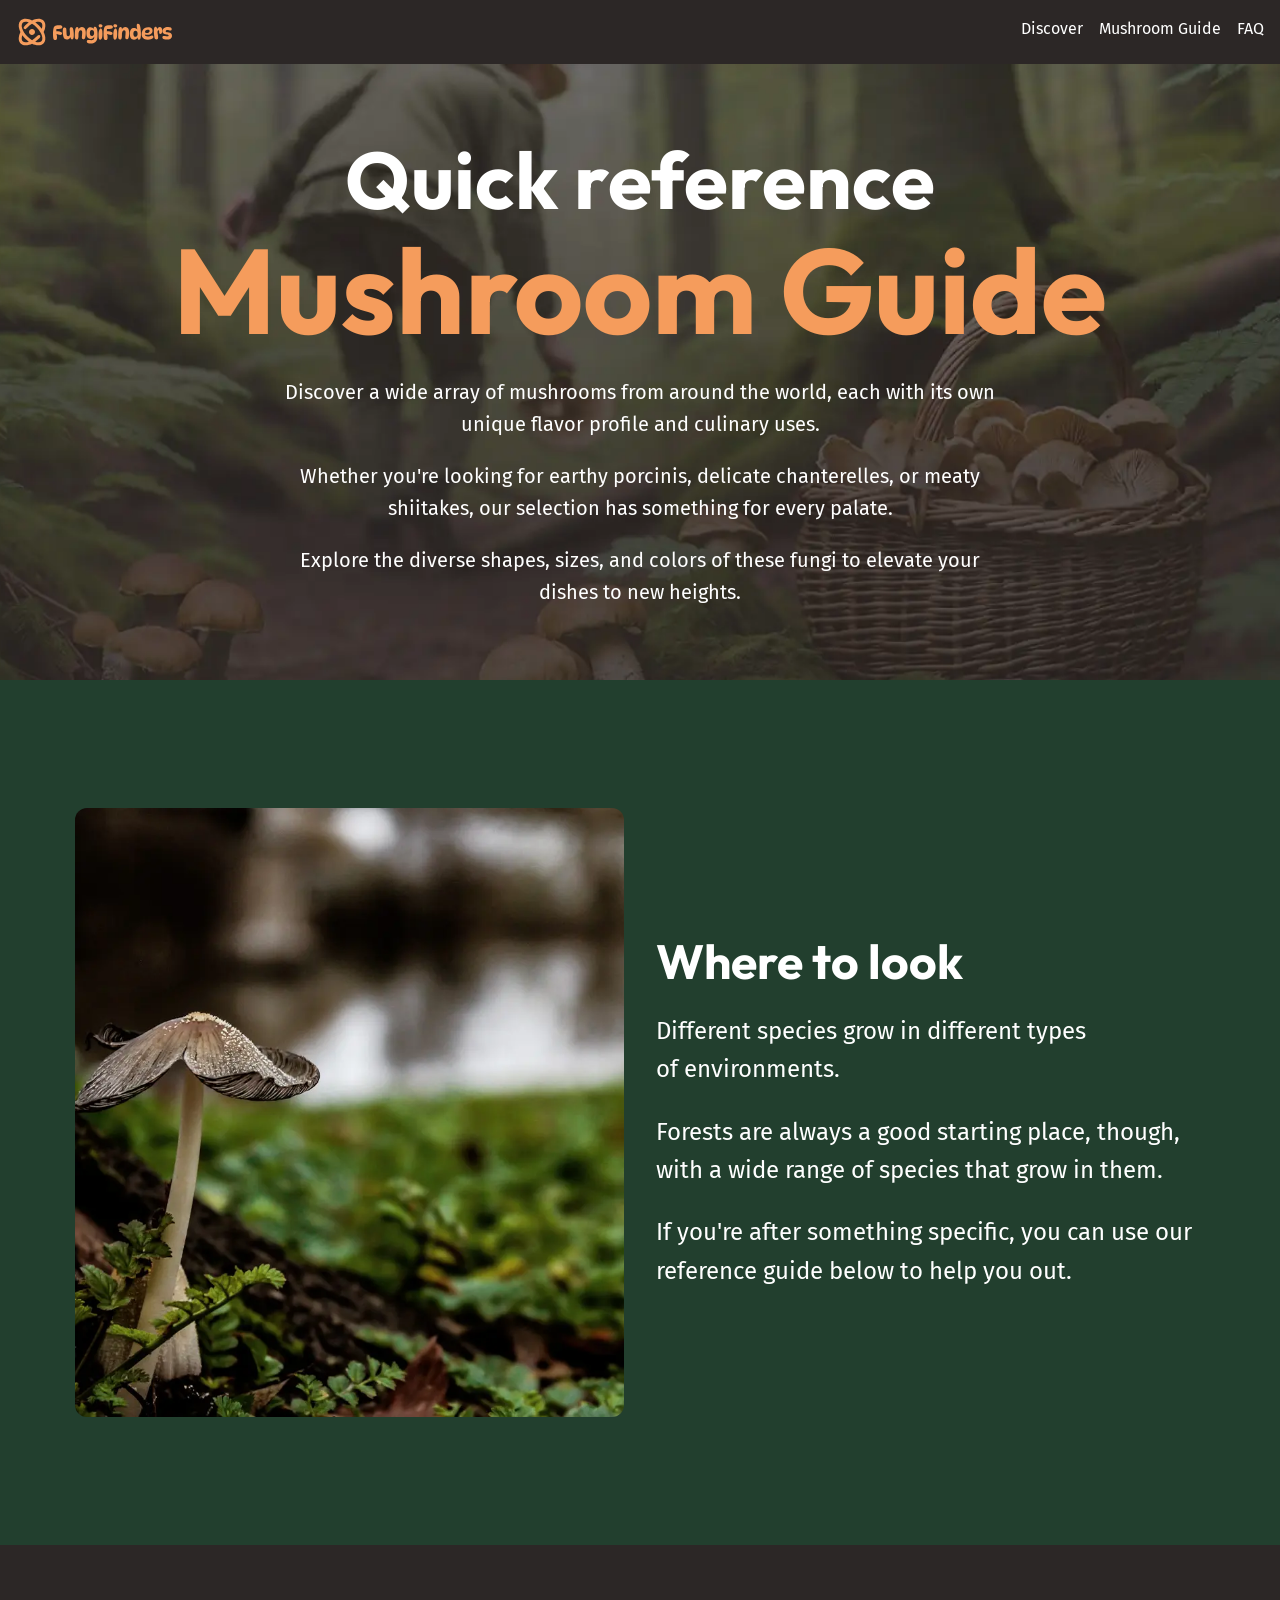
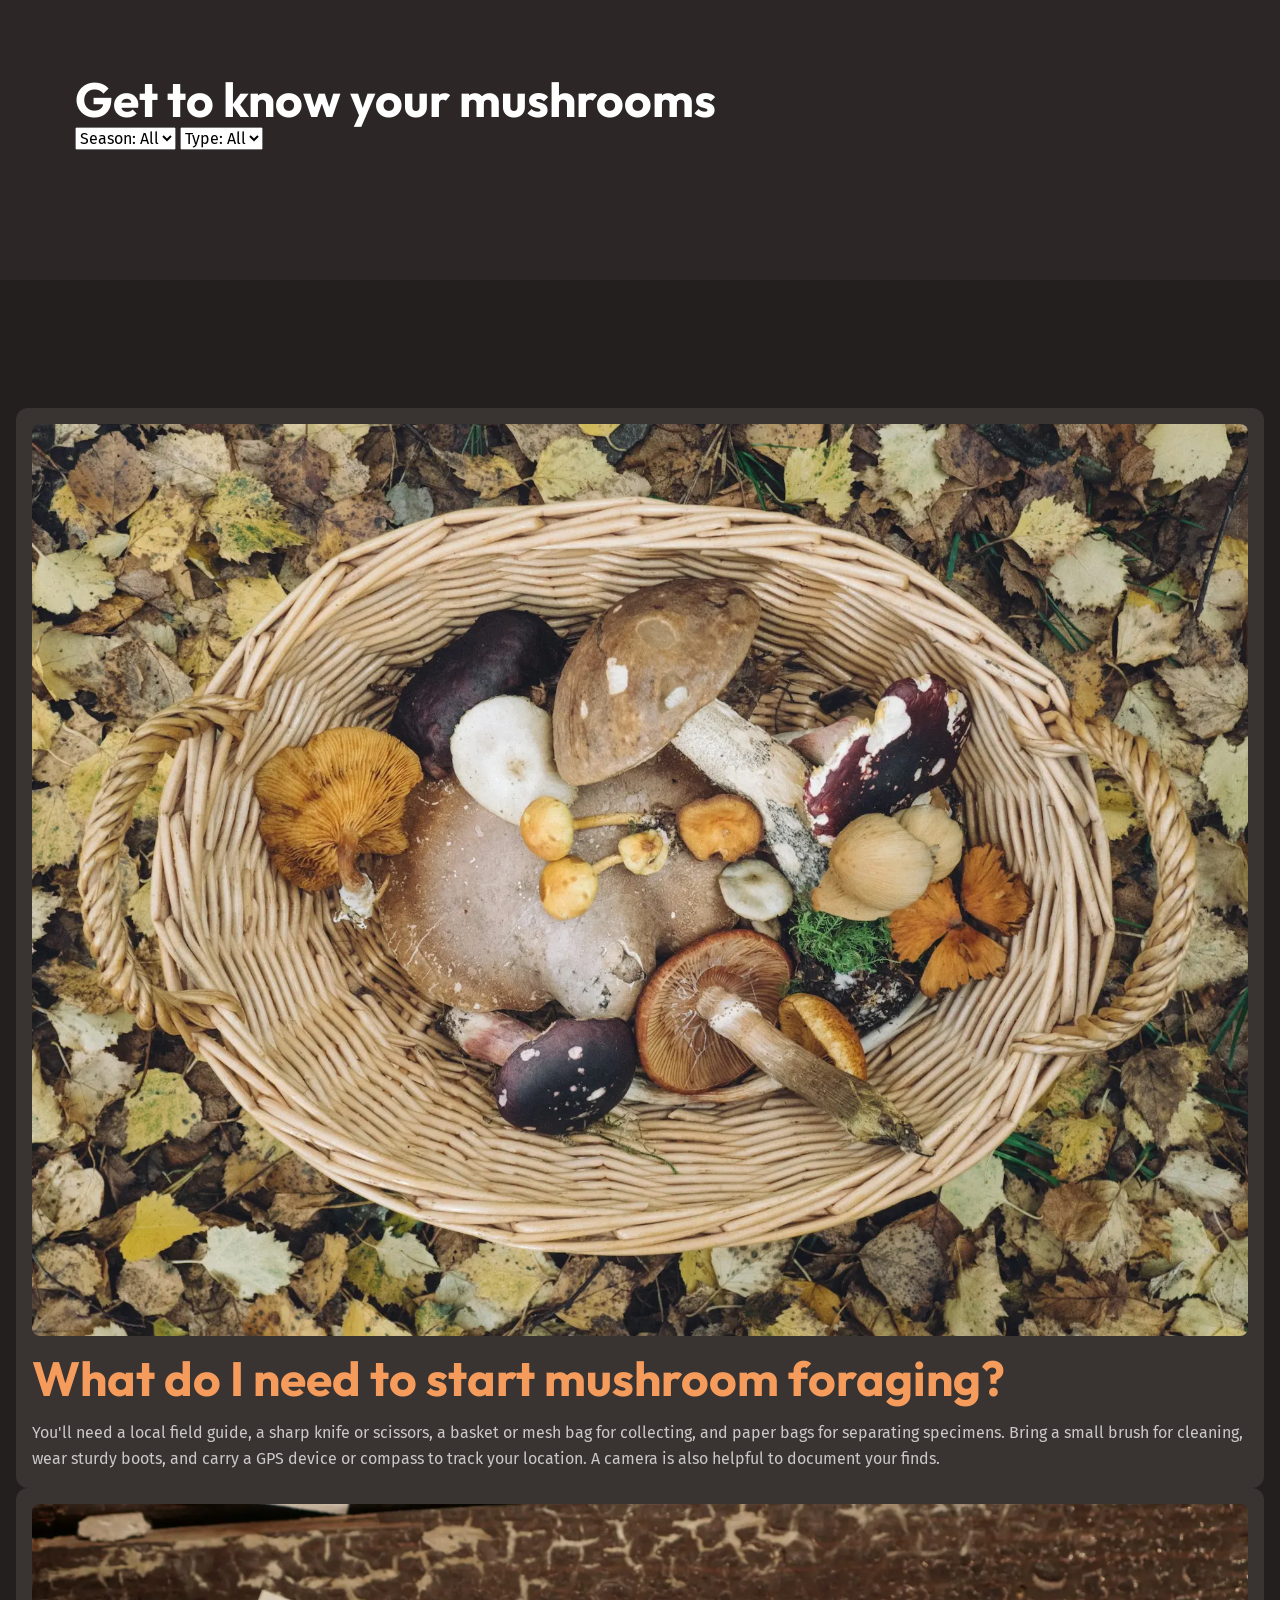
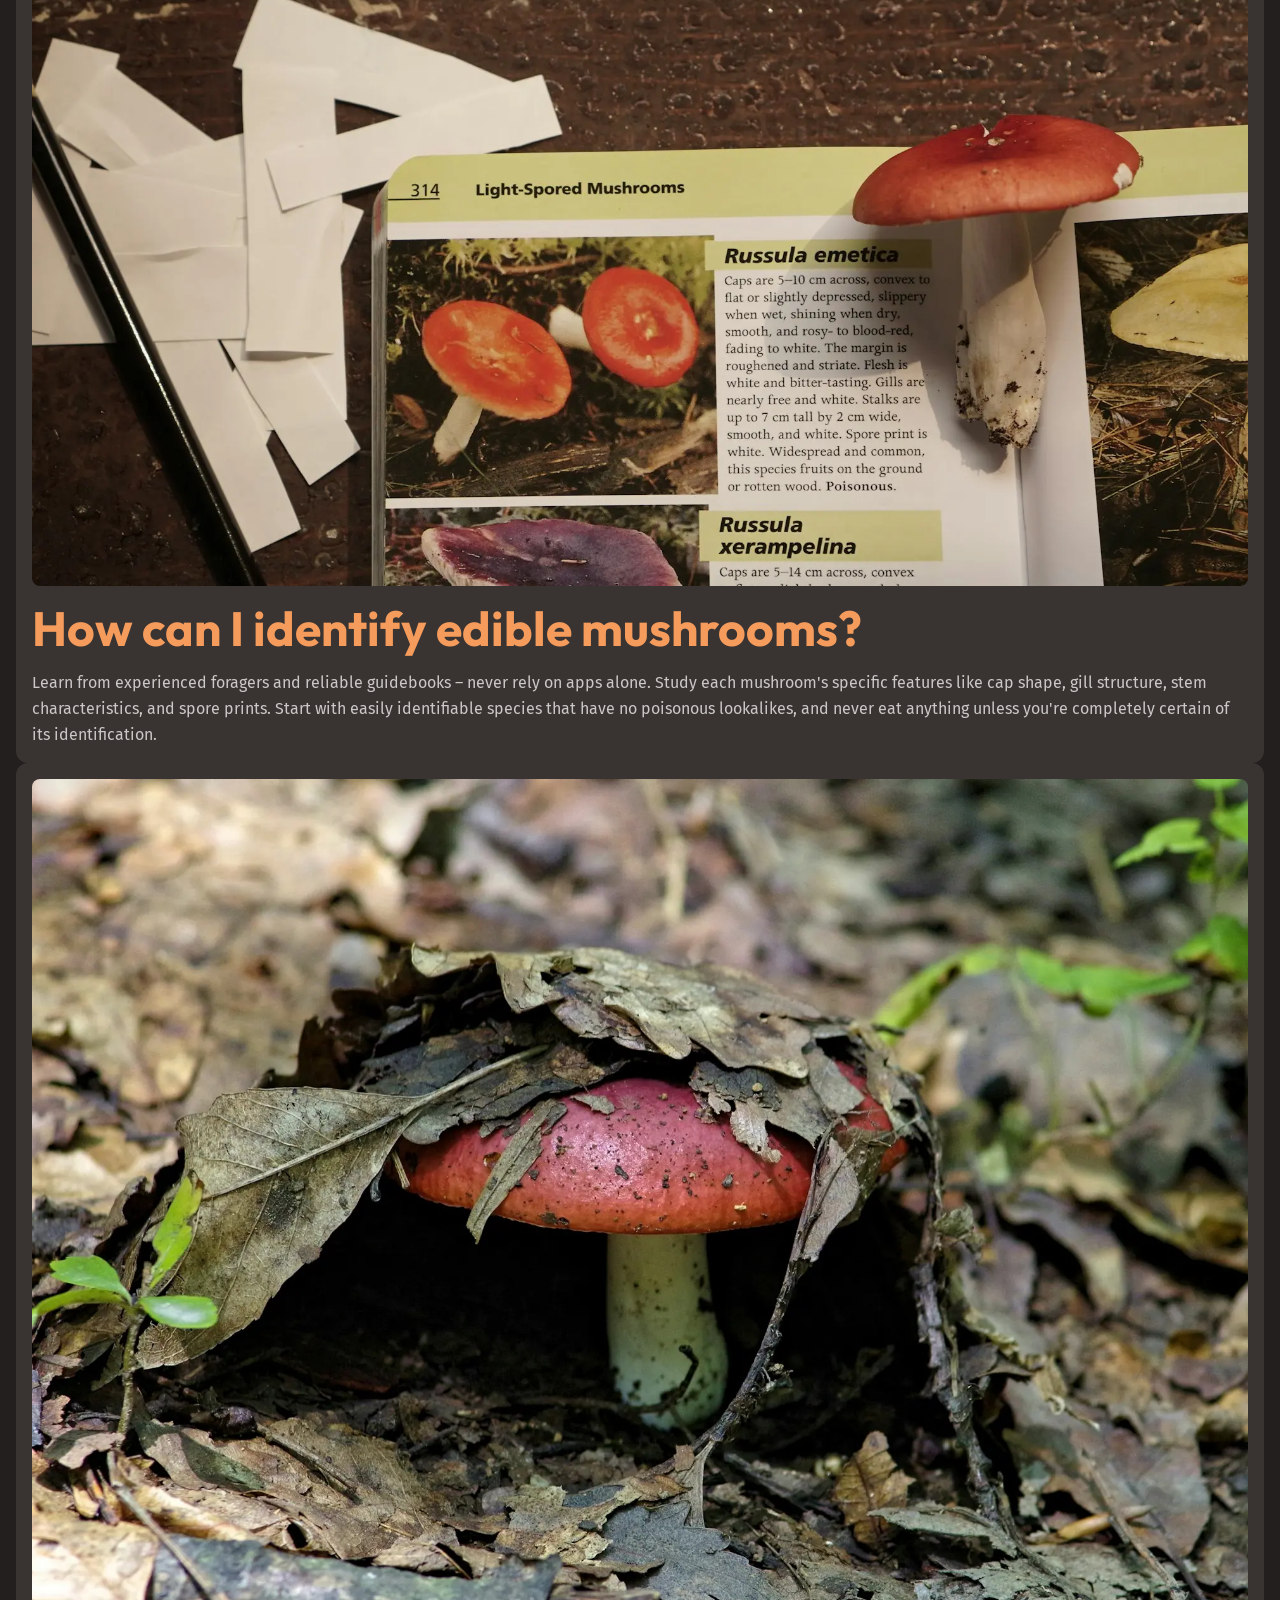
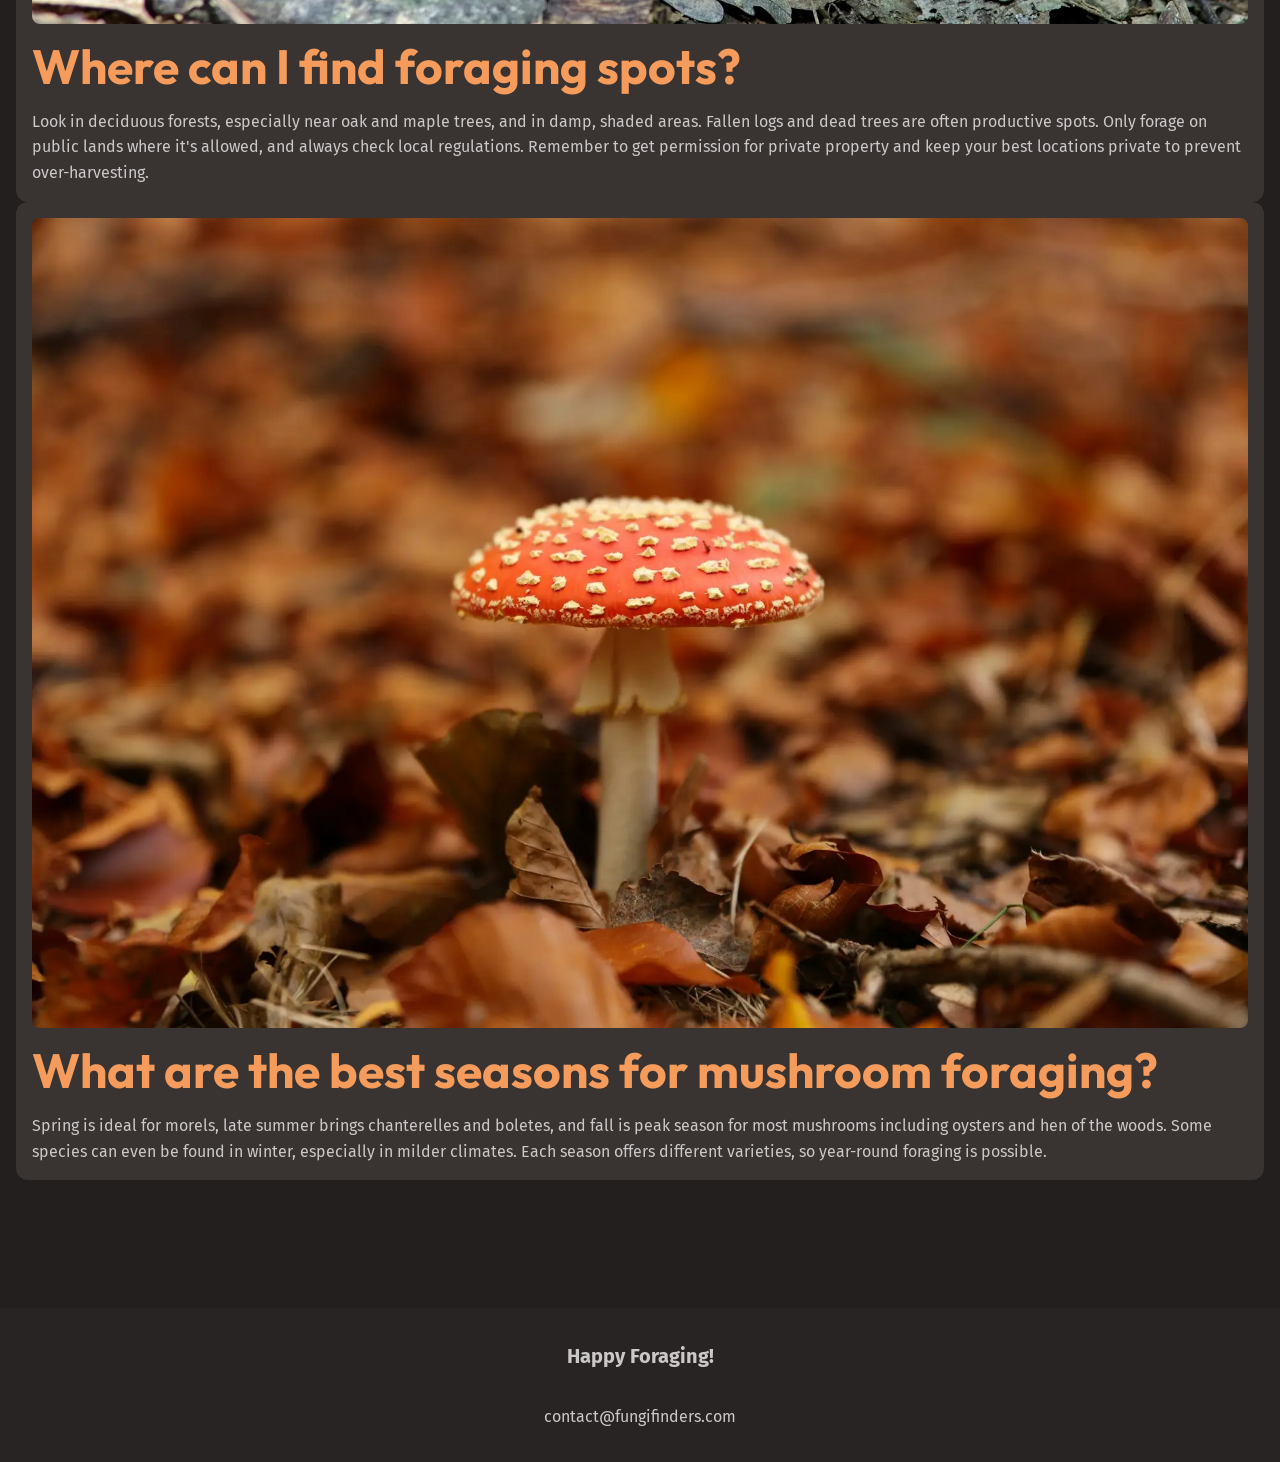
==== mushroom-guide.html @ 8dd8aae9 "Add new site page mushroom guide, add content (wip)" ====
<!doctype html>
<html lang="en">
  <head>
    <meta charset="UTF-8" />
    <meta name="viewport" content="width=device-width, initial-scale=1.0" />
    <title>Mushroom Guide | FEM Fungi Finders</title>
    <link rel="stylesheet" href="style.css" />
    <link rel="preconnect" href="https://fonts.googleapis.com" />
    <link rel="preconnect" href="https://fonts.gstatic.com" crossorigin />
    <link
      href="https://fonts.googleapis.com/css2?family=Fira+Sans:wght@400;700&family=Outfit:wght@100..900&display=swap"
      rel="stylesheet"
    />
    <script src="/main.js" defer></script>
  </head>
  <body>
    <a class="skip-to-main" href="#main">Skip to main content</a>
    <header class="site-header">
      <div class="wrapper" data-width="wide">
        <div class="site-header__inner">
          <img src="/assets/fungi-finders.svg" alt="FEM Fungi Finders" />
          <button aria-controls="primary-nav" aria-expanded="false">
            <span class="visually-hidden">Menu</span>
            <img src="/assets/hamburger.svg" alt="" />
          </button>
          <nav id="primary-nav" class="primary-navigation">
            <ul role="list">
              <li><a href="/">Discover</a></li>
              <li><a href="#">Mushroom Guide</a></li>
              <li><a href="#">FAQ</a></li>
            </ul>
          </nav>
        </div>
      </div>
    </header>
    <main id="main">
      <section class="section hero flow" data-padding="compact">
        <div class="wrapper">
          <h1 class="hero__title">
            Quick reference
            <span>Mushroom Guide</span>
          </h1>
        </div>
        <div class="wrapper" data-width="narrow">
          <div class="flow">
            <p>
              Discover a wide array of mushrooms from around the world, each with its own unique
              flavor profile and culinary uses.
            </p>
            <p>
              Whether you're looking for earthy porcinis, delicate chanterelles, or meaty shiitakes,
              our selection has something for every palate.
            </p>
            <p>
              Explore the diverse shapes, sizes, and colors of these fungi to elevate your dishes to
              new heights.
            </p>
          </div>
        </div>
      </section>
      <!-- where to look -->
      <section class="section background-accent">
        <div class="wrapper">
          <div class="equal-columns" data-vertical-align="centered" data-columns-gap="large">
            <div class="">
              <img
                src="/assets/where-to-look.webp"
                alt="Close-up of mossy forest floor, with a fungus in first plane."
              />
            </div>
            <div class="flow font-size-lg text-high-contrast">
              <h2 class="section-title">Where to look</h2>
              <p>Different species grow in different types of environments.</p>
              <p>
                Forests are always a good starting place, though, with a wide range of species that
                grow in them.
              </p>
              <p>
                If you're after something specific, you can use our reference guide below to help
                you out.
              </p>
            </div>
          </div>
        </div>
      </section>
      <section class="section">
        <div class="wrapper">
          <h2 class="section-title">Get to know your mushrooms</h2>
          <select name="" id="">
            <option value="all">Season: All</option>
            <option value="spring">Spring</option>
            <option value="summer">Summer</option>
            <option value="fall">Fall</option>
          </select>
          <select name="" id="">
            <option value="all">Type: All</option>
            <option value="edible">Edible</option>
            <option value="toxic">Toxic</option>
          </select>
          <!-- grid of mushrooms -->
          <div>
            <!-- 12 cards here -->
          </div>
        </div>
      </section>
      <!-- faq -->
      <section class="background-extra-dark section">
        <div class="wrapper" data-width="wide">
          <div class="card">
            <img
              src="/assets/start-foraging.webp"
              alt="Basket laid down in the floor, holding a variety of mushrooms."
            />
            <h3 class="card__title">What do I need to start mushroom foraging?</h3>
            <p>
              You'll need a local field guide, a sharp knife or scissors, a basket or mesh bag for
              collecting, and paper bags for separating specimens. Bring a small brush for cleaning,
              wear sturdy boots, and carry a GPS device or compass to track your location. A camera
              is also helpful to document your finds.
            </p>
          </div>
          <div class="card">
            <img
              src="/assets/identify-mushrooms.webp"
              alt="Book of mushrooms opened up, with a mushroom on top that matches the book image."
            />
            <h3 class="card__title">How can I identify edible mushrooms?</h3>
            <p>
              Learn from experienced foragers and reliable guidebooks – never rely on apps alone.
              Study each mushroom's specific features like cap shape, gill structure, stem
              characteristics, and spore prints. Start with easily identifiable species that have no
              poisonous lookalikes, and never eat anything unless you're completely certain of its
              identification.
            </p>
          </div>
          <div class="card">
            <img
              src="/assets/where-to-find.webp"
              alt="A mushroom with white trunk and red top covered by leaves in the forest floor."
            />
            <h3 class="card__title">Where can I find foraging spots?</h3>
            <p>
              Look in deciduous forests, especially near oak and maple trees, and in damp, shaded
              areas. Fallen logs and dead trees are often productive spots. Only forage on public
              lands where it's allowed, and always check local regulations. Remember to get
              permission for private property and keep your best locations private to prevent
              over-harvesting.
            </p>
          </div>
          <div class="card">
            <img
              src="/assets/best-seasons.webp"
              alt="A slim mushroom with red top speckled with white dots growing in the forest floor in autumm."
            />
            <h3 class="card__title">What are the best seasons for mushroom foraging?</h3>
            <p>
              Spring is ideal for morels, late summer brings chanterelles and boletes, and fall is
              peak season for most mushrooms including oysters and hen of the woods. Some species
              can even be found in winter, especially in milder climates. Each season offers
              different varieties, so year-round foraging is possible.
            </p>
          </div>
        </div>
      </section>
    </main>
    <footer class="site-footer">
      <strong class="site-footer__title">Happy Foraging!</strong>
      <a href="mailto:contact@fungifinders.com">contact@fungifinders.com</a>
    </footer>
  </body>
</html>
---- style.css ----
@layer reset {
  *,
  *::before,
  *::after {
    box-sizing: border-box;
  }

  /* https://kilianvalkhof.com/2022/css-html/your-css-reset-needs-text-size-adjust-probably/ */
  html {
    -moz-text-size-adjust: none;
    -webkit-text-size-adjust: none;
    text-size-adjust: none;
  }

  body,
  h1,
  h2,
  h3,
  h4,
  p,
  figure,
  blockquote,
  dl,
  dd {
    margin: 0;
  }

  /* https://www.scottohara.me/blog/2019/01/12/lists-and-safari.html */
  [role='list'] {
    list-style: none;
    margin: 0;
    padding: 0;
  }

  body {
    min-block-size: 100vh;
    line-height: 1.6;
  }

  h1,
  h2,
  h3,
  button,
  input,
  label {
    line-height: 1.1;
  }

  h1,
  h2,
  h3,
  h4 {
    text-wrap: balance;
  }

  p,
  li {
    text-wrap: pretty;
  }

  img,
  picture {
    max-inline-size: 100%;
    display: block;
  }

  input,
  button,
  textarea,
  select {
    font: inherit;
  }
}

@layer base {
  :root {
    /* PRIMITIVES CUSTOM VARIABLES */
    --clr-white: hsl(0, 0%, 100%);
    --clr-gray-100: hsl(0, 2%, 79%);
    --clr-brand-400: hsl(25, 88%, 75%);
    --clr-brand-500: hsl(25, 88%, 66%);
    --clr-green-400: hsl(143, 19%, 49%);
    --clr-green-500: hsl(143, 38%, 37%);
    --clr-green-600: hsl(145, 29%, 19%);
    --clr-brown-500: hsl(10, 5%, 25%);
    --clr-brown-600: hsl(9, 7%, 21%);
    --clr-brown-700: hsl(9, 8%, 16%);
    --clr-brown-800: hsl(0, 6%, 15%);
    --clr-brown-900: hsl(0, 6%, 13%);
    --clr-orange-500: hsl(28, 43%, 28%);
    --clr-red-500: hsl(359, 34%, 24%);
    --clr-teal-500: hsl(186, 42%, 25%);

    /* FONTS */
    --ff-heading: "Outfit", sans-serif;
    --ff-body: "Fira Sans", sans-serif;

    --fs-300: 0.875rem;
    --fs-400: 1rem;
    --fs-500: 1.125rem;
    --fs-600: 1.25rem;
    --fs-700: 1.5rem;
    --fs-800: 2rem;
    --fs-900: 3.75rem;
    --fs-1000: 3.75rem;

    @media (width > 760px) {
      --fs-300: 0.875rem;
      --fs-400: 1rem;
      --fs-500: 1.25rem;
      --fs-600: 1.5rem;
      --fs-700: 2rem;
      --fs-800: 3rem;
      --fs-900: 5rem;
      --fs-1000: 7.5rem;
    }

    /* SEMANTIC CUSTOM STRUCTURED VARIABLES */
    --text-main: var(--clr-gray-100);
    --text-high-contrast: var(--clr-white);
    --text-brand: var(--clr-brand-500);
    --text-brand-light: var(--clr-brand-400);

    --background-accent-light: var(--clr-green-400);
    --background-accent-main: var(--clr-green-500);
    --background-accent-dark: var(--clr-green-600);

    --background-extra-light: var(--clr-brown-500);
    --background-light: var(--clr-brown-600);
    --background-main: var(--clr-brown-700);
    --background-dark: var(--clr-brown-800);
    --background-extra-dark: var(--clr-brown-900);

    --font-size-heading-sm: var(--fs-700);
    --font-size-heading-regular: var(--fs-800);
    --font-size-heading-lg: var(--fs-900);
    --font-size-heading-xl: var(--fs-1000);

    --font-size-sm: var(--fs-300);
    --font-size-regular: var(--fs-400);
    --font-size-md: var(--fs-500);
    --font-size-lg: var(--fs-600);

    --border-radius-1: 0.25rem;
    --border-radius-2: 0.5rem;
    --border-radius-3: 0.75rem;
  }

  html {
    font-family: var(--ff-body);
    line-height: 1.6;
  }

  body {
    font-size: var(--font-size-regular);
    color: var(--text-main);
    background-color: var(--background-main);
  }
  h1, h2, h3, h4 {
    font-family: var(--ff-heading);
    font-weight: 700;
    color: var(--text-high-contrast);
  }
  a {
    color: var(--text-high-contrast);
  }
  a:hover, a:focus-visible {
    color: var(--text-brand-light);
  }
  h1 {
    font-size: var(--font-size-heading-lg);
  }
  img {
    border-radius: var(--border-radius-3);
  }

}

@layer layout {
  .flow > * + * {
    margin-top: var(--flow-spacer, 1em);
  }

  .grid-flow {
    display: grid;
    gap: var(--grid-flow-gap, 1rem);
  }

  .equal-columns {
    display: grid;
    gap: var(--equal-columns-gap, 1rem);
    align-items: var(--equal-columns-vertical-alignment, stretch);

    @media (width >760px) {
      grid-auto-flow: column;
      grid-auto-columns: 1fr;
    }

    &[data-columns-gap="large"] {
      --equal-columns-gap: 2rem;
    }
    &[data-vertical-align="centered"] {
      --equal-columns-vertical-alignment: center;
    }
  }

  .section {
    --padding-blk: 3.75rem;
    padding-block: var(--padding-blk);

    @media (min-width: 760px) {
      --padding-blk: 8rem;

      &[data-padding="compact"] {
        --padding-blk: 4.5rem;
      }
    }
  }

  .wrapper {
    --wrapper-max-width: 1130px;
    --wrapper-padding: 1rem;

    max-width: var(--wrapper-max-width);
    margin-inline: auto;
    padding-inline: var(--wrapper-padding);
    box-sizing: content-box;

    &[data-width="narrow"] {
      --wrapper-max-width: 720px;
    }
    &[data-width="wide"] {
      --wrapper-max-width: 1330px;
    }
  }

}

@layer components {
  .skip-to-main:not(:focus) {
    clip: rect(0 0 0 0);
    clip-path: inset(50%);
    height: 1px;
    overflow: hidden;
    position: absolute;
    white-space: nowrap;
    width: 1px;
    
  }
  .skip-to-main:focus {
    position: absolute;
    top: 1rem;
    left: 1rem;
    color: var(--text-high-contrast);
    background-color: var(--background-accent-main);
    padding: 0.5rem;
    text-decoration: none;
    border-radius: var(--border-radius-2);
  }

  .site-header {
    padding-block: 1rem;
  }
  .site-header__inner {
    display: flex;
    gap: 0.5rem 1rem;
    flex-wrap: wrap;
    justify-content: space-between;
  }

  [aria-controls="primary-nav"] {
    display: none;

    z-index: 100;
    cursor: pointer;
    background-color: transparent;
    border: 0;

    img {

      border-radius: 0;
    }
  }

  .primary-navigation {
    ul {
      display: flex;
      gap: 0.5rem 1rem;
      flex-wrap: wrap;
    }

    a {
      text-decoration: none;
    }

    @media (width < 760px) {
      display: none;

      z-index: 10;
      position: absolute;
      top: 0;
      right: 0;
      background-color: var(--background-accent-main);
      font-family: var(--ff-heading);
      font-size: var(--font-size-lg);
      font-weight: 700;
      padding: 2rem;
      border-radius: 0 0 0 var(--border-radius-3);

      ul {
        gap: 0;
        flex-direction: column;
        
        li + li {
          border-top: 2px solid var(--background-accent-light);
          padding-block-start: 1.5rem;
          margin-block-start: 1.5rem;
        }
      }
    }
  }

  @media (width < 760px) {
    [aria-expanded="true"] + .primary-navigation {
      display: block;
    }

    [aria-controls="primary-nav"] {
      display: block;
    }
  }

  .site-footer {
    background-color: var(--background-dark);
    padding-block: 2rem;
    text-align: center;

    /* either use .grid-flow and change the --grid-flow-spacing, or do this */
    display: grid;
    gap: 2rem;

    a {
      text-decoration: none;
      color: var(--text-main);

      &:hover, &:focus-visible {
        color: var(--text-brand-light);
      }
    }
  }
  .site-footer__title {
    font-size: var(--font-size-md);
  }

  .hero {
    text-align: center;
    font-size: var(--font-size-md);
    color: var(--text-high-contrast);
    background-image: url(/assets/hero.webp);
    background-size: cover;
    background-position: center;
    background-repeat: no-repeat;
  }
  .hero__title {
    font-size: var(--font-size-heading-lg);
    
    span {
      font-size: var(--font-size-heading-xl);
      color: var(--text-brand);
      display: block;
    }
  }

  .card {
    display: grid;
    gap: var(--grid-flow-gap, 1rem);
    padding: 1rem;
    background-color: var(--background-light);
    border-radius: var(--border-radius-3);

    img {
      border-radius: var(--border-radius-2);
    }
  }
  .card__title {
    font-size: var(--card-title-font-size, var(--font-size-heading-regular));
    color: var(--card-title-color, var(--text-brand));
  }

  .button {
    display: inline-flex;
    cursor: pointer;
    font-family: var(--ff-heading);
    font-weight: 700;
    font-size: var(--font-size-md);
    text-decoration: none;
    background-color: var(--background-accent-main);
    padding: 0.5rem 1rem;
    border-radius: var(--border-radius-1);
  }
  .button:hover, .button:focus-visible {
     background-color: var(--background-accent-light);
     color: var(--text-high-contrast);
  }
}

@layer utilities {
  .visually-hidden {
    clip: rect(0 0 0 0);
    clip-path: inset(50%);
    height: 1px;
    overflow: hidden;
    position: absolute;
    white-space: nowrap;
    width: 1px;
  }

  .text-center {
    text-align: center;
  }
  .text-brand {
    color: var(--text-brand);
  }
  .text-high-contrast {
    color: var(--text-high-contrast);
  }

  .section-title {
    font-size: var(--font-size-heading-regular);
  }

  .background-base {
    background-color: var(--background-base);
  }
  .background-light {
    background-color: var(--background-light);
  }
  .background-extra-light {
    background-color: var(--background-extra-light);
  }
  .background-dark {
    background-color: var(--background-dark);
  }
  .background-extra-dark {
    background-color: var(--background-extra-dark);
  }

  .background-accent {
    background-color: var(--background-accent-dark);
  }

  .font-size-sm {
    font-size: var(--font-size-sm);
  }
  .font-size-regular {
    font-size: var(--font-size-regular);
  }
  .font-size-md {
    font-size: var(--font-size-md);
  }
  .font-size-lg {
    font-size: var(--font-size-lg);
  }
}
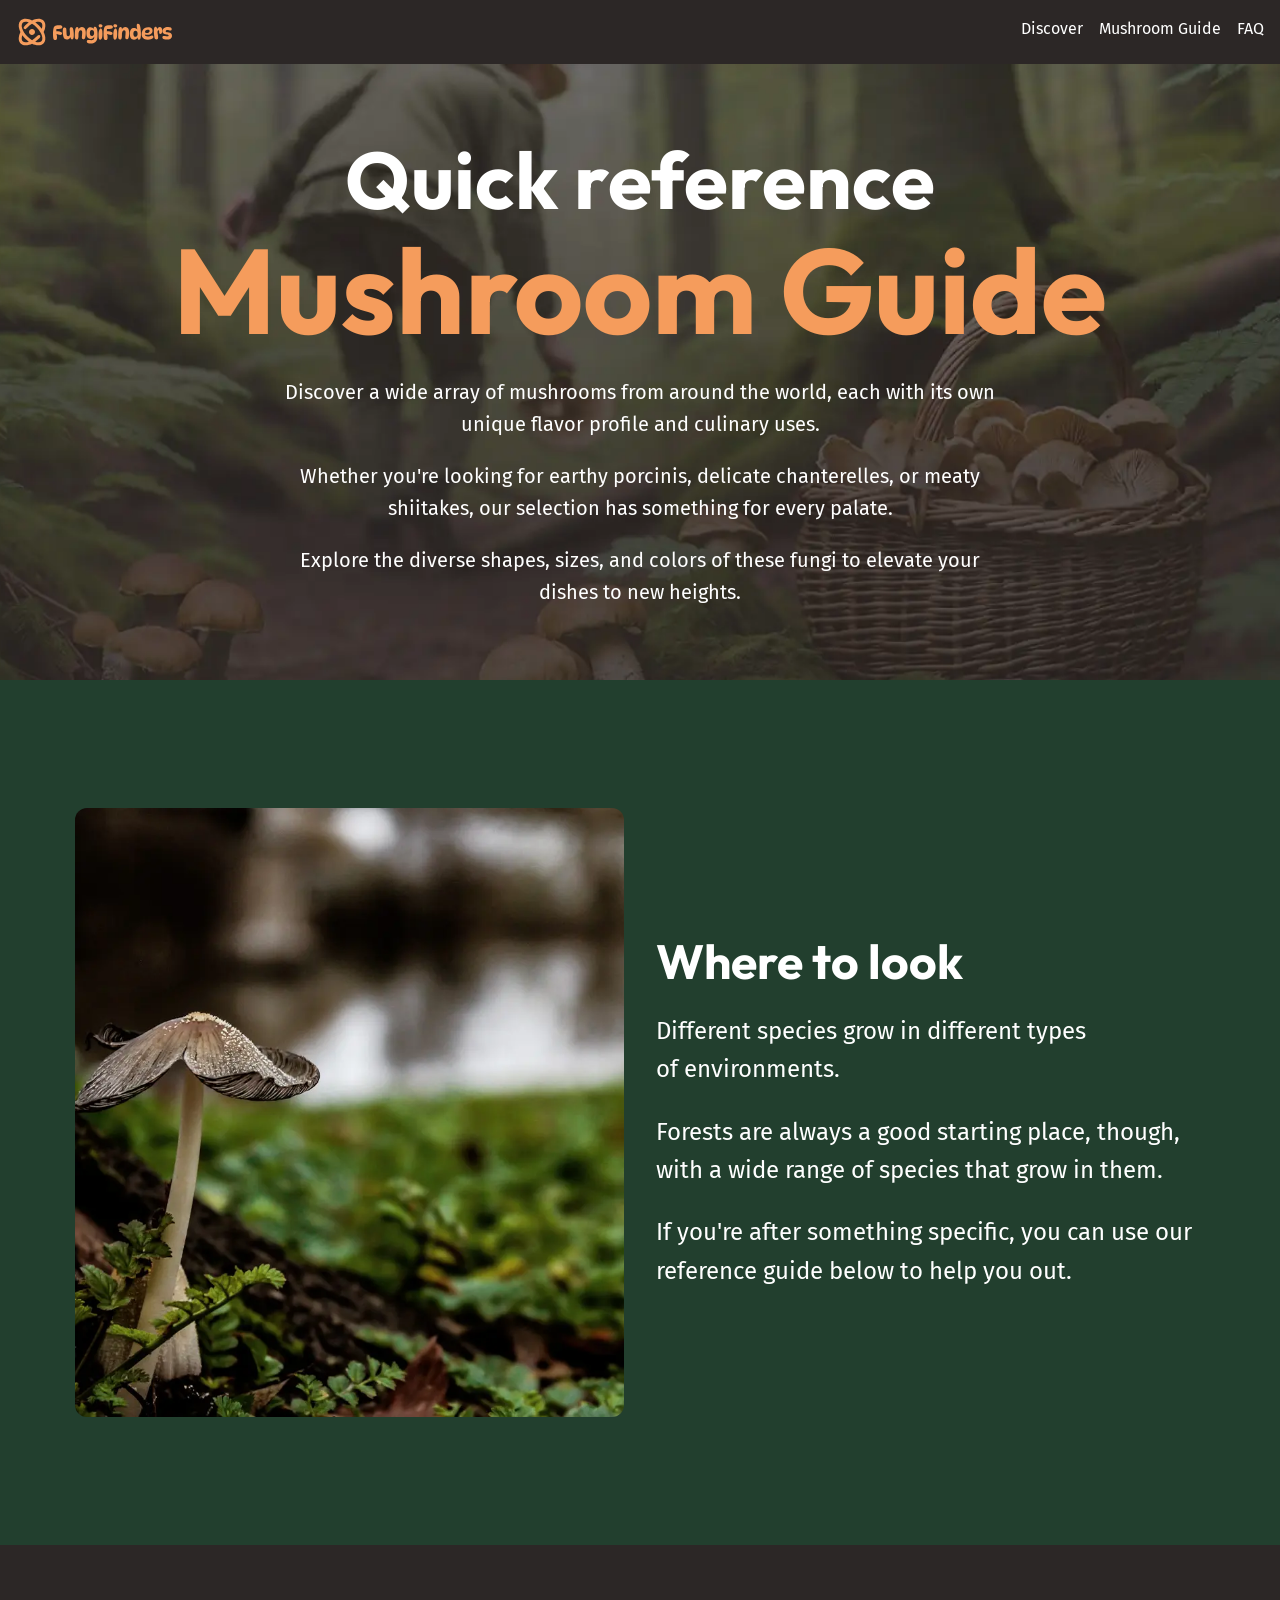
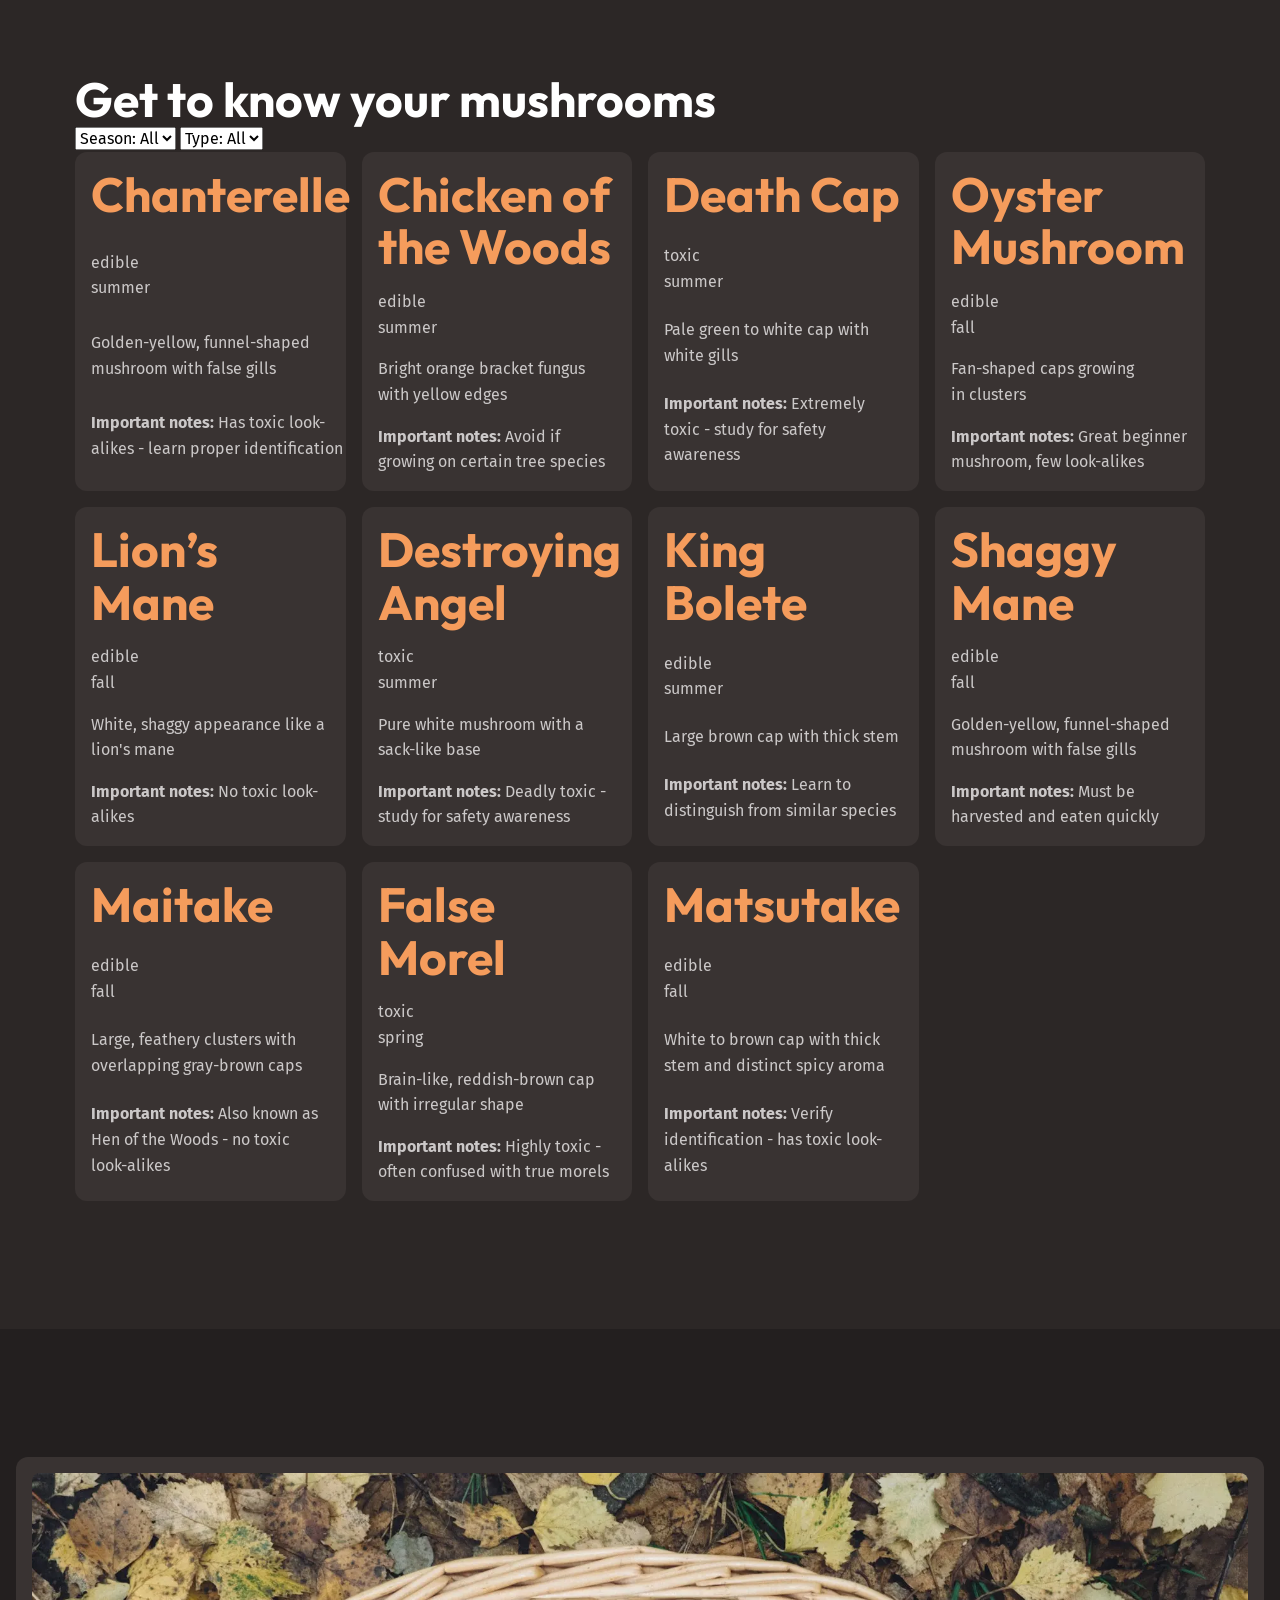
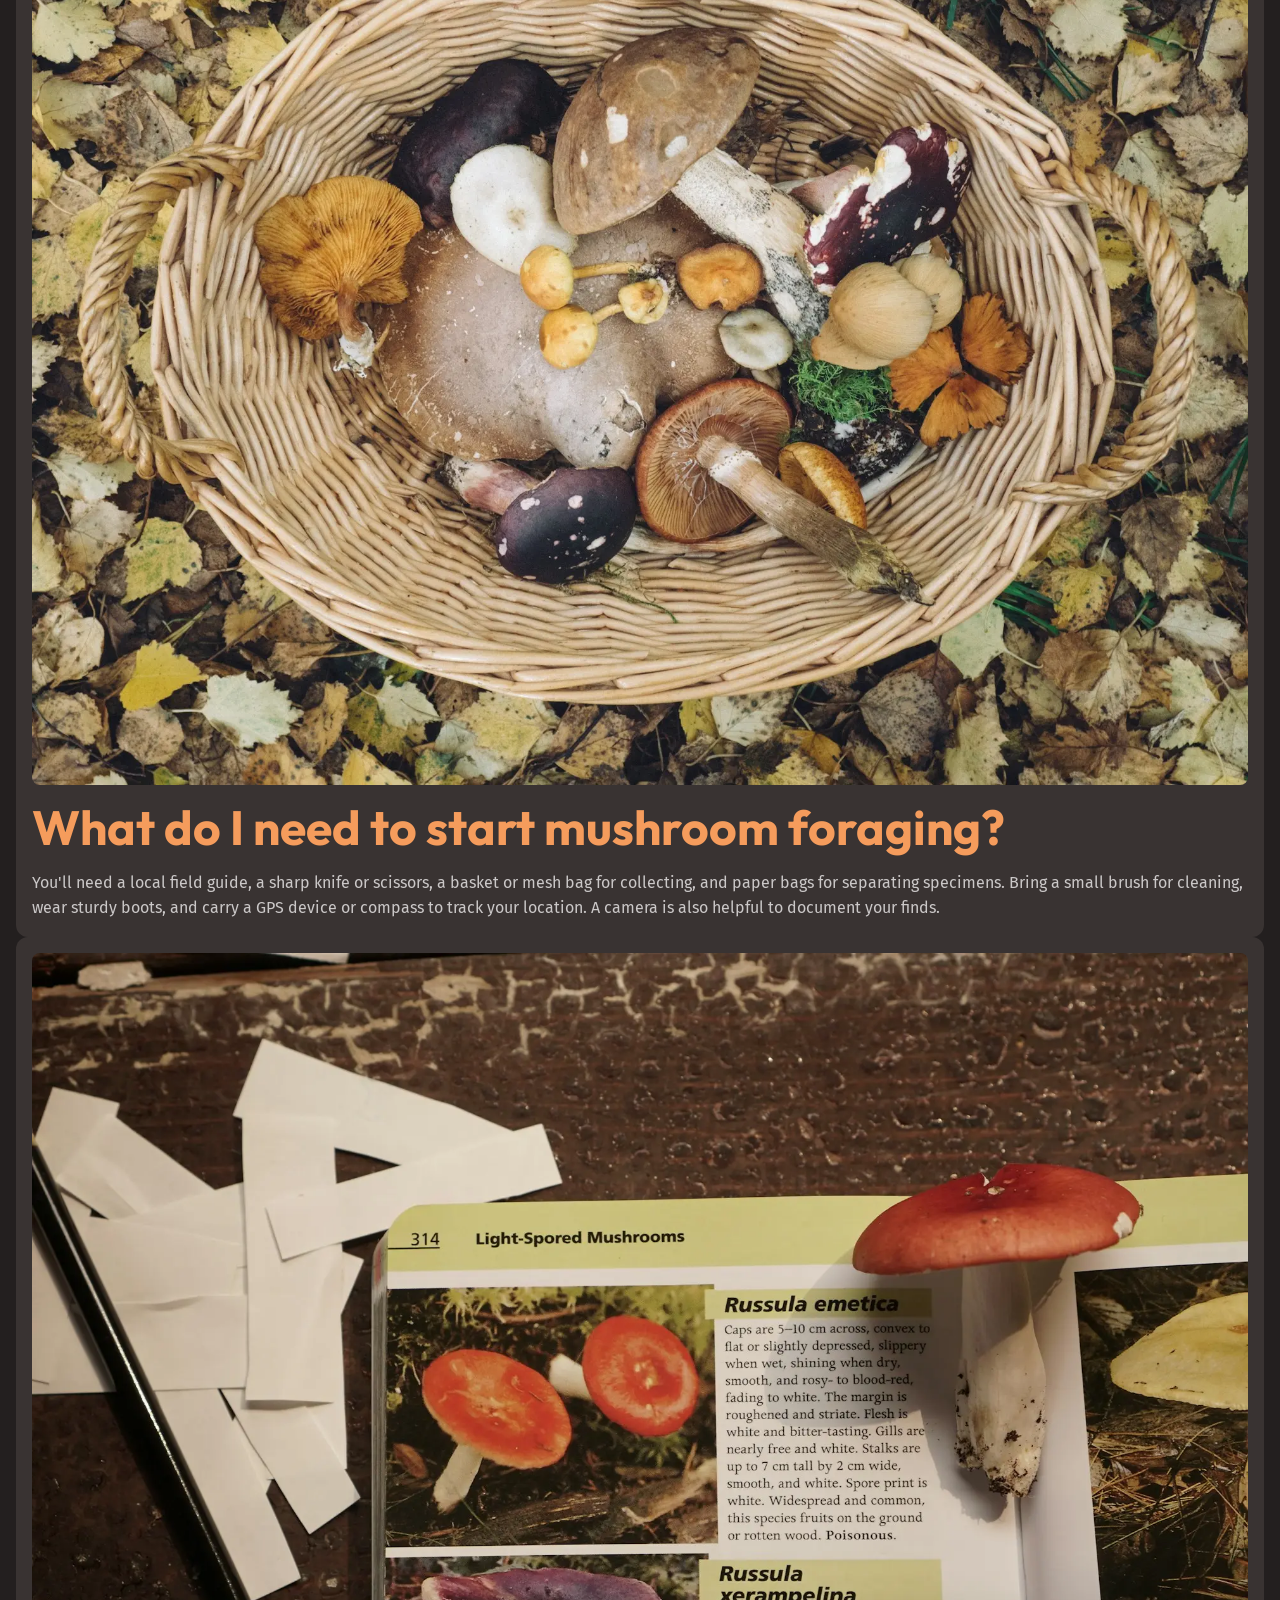
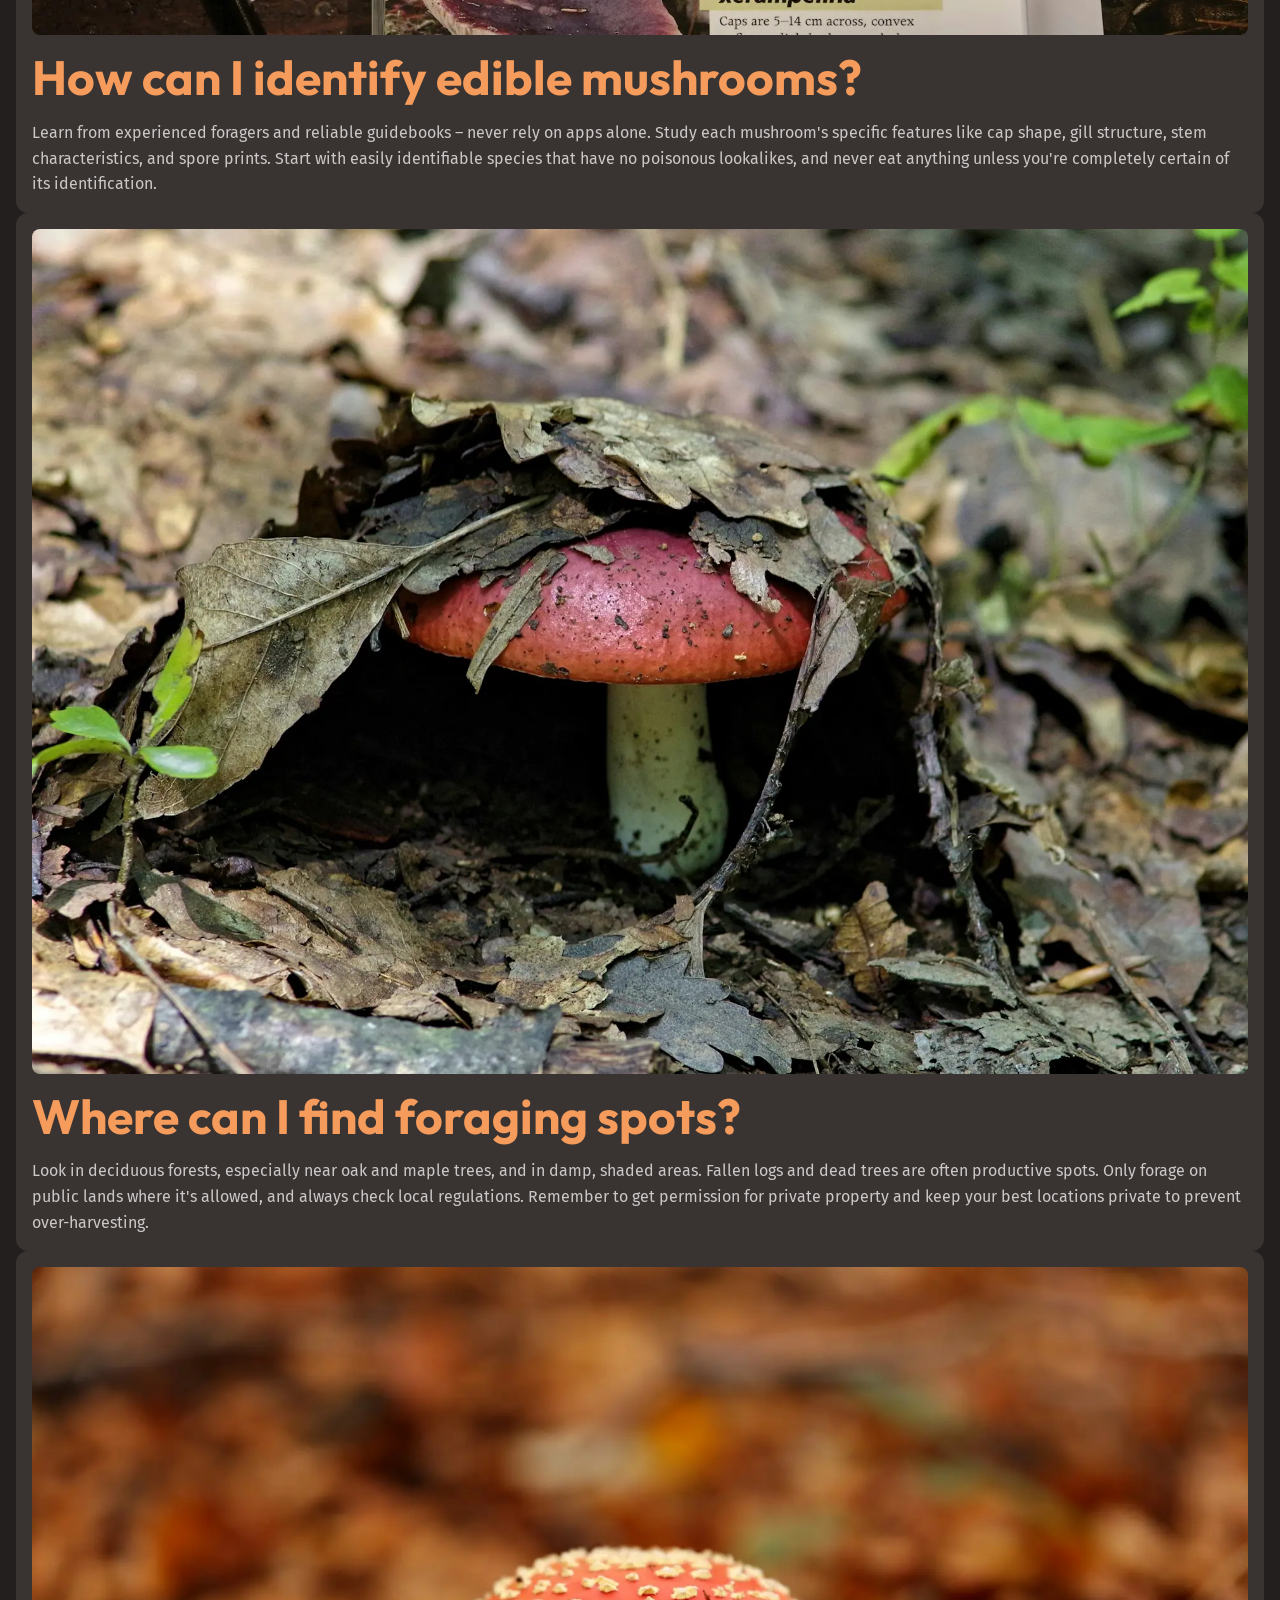
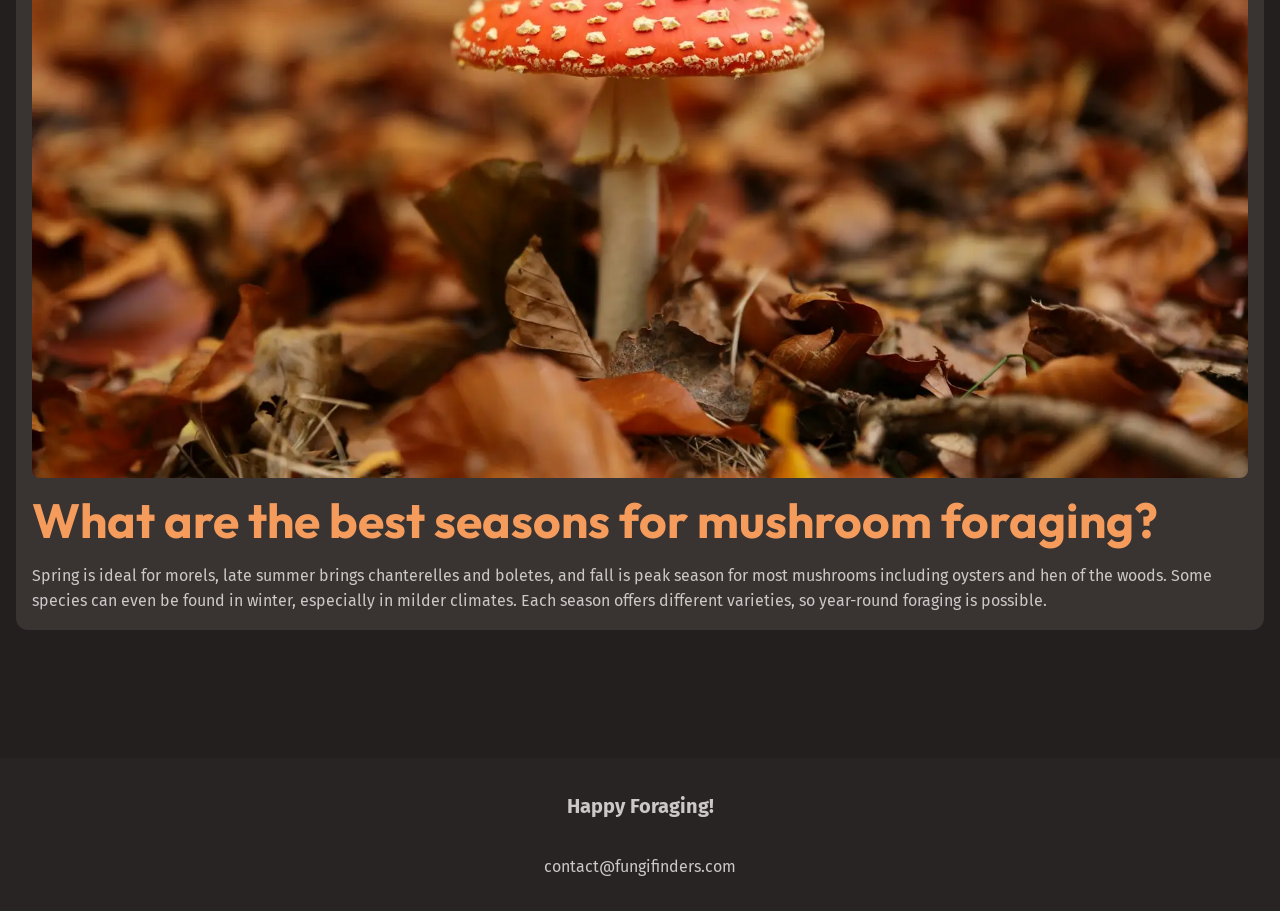
==== commit 1a094e8c: "Add mushroom grid content, style using grid auto-fit." ====
--- a/mushroom-guide.html
+++ b/mushroom-guide.html
@@ -98,8 +98,206 @@
             <option value="toxic">Toxic</option>
           </select>
           <!-- grid of mushrooms -->
-          <div>
+          <div class="mushroom-grid grid-auto-fit">
             <!-- 12 cards here -->
+            <div class="card">
+              <h3 class="card__title">Chanterelle</h3>
+              <ul role="list" aria-label="Mushroom Characteristics">
+                <li data-edible="edible">
+                  <span class="visually-hidden">This mushroom is</span>
+                  edible
+                </li>
+                <li data-season="summer">
+                  <span class="visually-hidden">Best harvest time for this mushroom is</span>
+                  summer
+                </li>
+              </ul>
+              <p>Golden-yellow, funnel-shaped mushroom with false gills</p>
+              <div class="card__note">
+                <strong class="">Important notes:</strong>
+                Has toxic look-alikes - learn proper identification
+              </div>
+            </div>
+            <div class="card">
+              <h3 class="card__title">Chicken of the Woods</h3>
+              <ul role="list" aria-label="Mushroom Characteristics">
+                <li data-edible="edible">
+                  <span class="visually-hidden">This mushroom is</span>
+                  edible
+                </li>
+                <li data-season="summer">
+                  <span class="visually-hidden">Best harvest time for this mushroom is</span>
+                  summer
+                </li>
+              </ul>
+              <p>Bright orange bracket fungus with yellow edges</p>
+              <div class="card__note">
+                <strong class="">Important notes:</strong>
+                Avoid if growing on certain tree species
+              </div>
+            </div>
+            <div class="card">
+              <h3 class="card__title">Death Cap</h3>
+              <ul role="list" aria-label="Mushroom Characteristics">
+                <li data-edible="toxic">
+                  <span class="visually-hidden">This mushroom is</span>
+                  toxic
+                </li>
+                <li data-season="summer">
+                  <span class="visually-hidden">Best harvest time for this mushroom is</span>
+                  summer
+                </li>
+              </ul>
+              <p>Pale green to white cap with white gills</p>
+              <div class="card__note">
+                <strong class="">Important notes:</strong>
+                Extremely toxic - study for safety awareness
+              </div>
+            </div>
+            <div class="card">
+              <h3 class="card__title">Oyster Mushroom</h3>
+              <ul role="list" aria-label="Mushroom Characteristics">
+                <li data-edible="edible">
+                  <span class="visually-hidden">This mushroom is</span>
+                  edible
+                </li>
+                <li data-season="fall">
+                  <span class="visually-hidden">Best harvest time for this mushroom is</span>
+                  fall
+                </li>
+              </ul>
+              <p>Fan-shaped caps growing in clusters</p>
+              <div class="card__note">
+                <strong class="">Important notes:</strong>
+                Great beginner mushroom, few look-alikes
+              </div>
+            </div>
+            <div class="card">
+              <h3 class="card__title">Lion’s Mane</h3>
+              <ul role="list" aria-label="Mushroom Characteristics">
+                <li data-edible="edible">
+                  <span class="visually-hidden">This mushroom is</span>
+                  edible
+                </li>
+                <li data-season="fall">
+                  <span class="visually-hidden">Best harvest time for this mushroom is</span>
+                  fall
+                </li>
+              </ul>
+              <p>White, shaggy appearance like a lion's mane</p>
+              <div class="card__note">
+                <strong class="">Important notes:</strong>
+                No toxic look-alikes
+              </div>
+            </div>
+            <div class="card">
+              <h3 class="card__title">Destroying Angel</h3>
+              <ul role="list" aria-label="Mushroom Characteristics">
+                <li data-edible="toxic">
+                  <span class="visually-hidden">This mushroom is</span>
+                  toxic
+                </li>
+                <li data-season="summer">
+                  <span class="visually-hidden">Best harvest time for this mushroom is</span>
+                  summer
+                </li>
+              </ul>
+              <p>Pure white mushroom with a sack-like base</p>
+              <div class="card__note">
+                <strong class="">Important notes:</strong>
+                Deadly toxic - study for safety awareness
+              </div>
+            </div>
+            <div class="card">
+              <h3 class="card__title">King Bolete</h3>
+              <ul role="list" aria-label="Mushroom Characteristics">
+                <li data-edible="edible">
+                  <span class="visually-hidden">This mushroom is</span>
+                  edible
+                </li>
+                <li data-season="summer">
+                  <span class="visually-hidden">Best harvest time for this mushroom is</span>
+                  summer
+                </li>
+              </ul>
+              <p>Large brown cap with thick stem</p>
+              <div class="card__note">
+                <strong class="">Important notes:</strong>
+                Learn to distinguish from similar species
+              </div>
+            </div>
+            <div class="card">
+              <h3 class="card__title">Shaggy Mane</h3>
+              <ul role="list" aria-label="Mushroom Characteristics">
+                <li data-edible="edible">
+                  <span class="visually-hidden">This mushroom is</span>
+                  edible
+                </li>
+                <li data-season="fall">
+                  <span class="visually-hidden">Best harvest time for this mushroom is</span>
+                  fall
+                </li>
+              </ul>
+              <p>Golden-yellow, funnel-shaped mushroom with false gills</p>
+              <div class="card__note">
+                <strong class="">Important notes:</strong>
+                Must be harvested and eaten quickly
+              </div>
+            </div>
+            <div class="card">
+              <h3 class="card__title">Maitake</h3>
+              <ul role="list" aria-label="Mushroom Characteristics">
+                <li data-edible="edible">
+                  <span class="visually-hidden">This mushroom is</span>
+                  edible
+                </li>
+                <li data-season="fall">
+                  <span class="visually-hidden">Best harvest time for this mushroom is</span>
+                  fall
+                </li>
+              </ul>
+              <p>Large, feathery clusters with overlapping gray-brown caps</p>
+              <div class="card__note">
+                <strong class="">Important notes:</strong>
+                Also known as Hen of the Woods - no toxic look-alikes
+              </div>
+            </div>
+            <div class="card">
+              <h3 class="card__title">False Morel</h3>
+              <ul role="list" aria-label="Mushroom Characteristics">
+                <li data-edible="toxic">
+                  <span class="visually-hidden">This mushroom is</span>
+                  toxic
+                </li>
+                <li data-season="spring">
+                  <span class="visually-hidden">Best harvest time for this mushroom is</span>
+                  spring
+                </li>
+              </ul>
+              <p>Brain-like, reddish-brown cap with irregular shape</p>
+              <div class="card__note">
+                <strong class="">Important notes:</strong>
+                Highly toxic - often confused with true morels
+              </div>
+            </div>
+            <div class="card">
+              <h3 class="card__title">Matsutake</h3>
+              <ul role="list" aria-label="Mushroom Characteristics">
+                <li data-edible="edible">
+                  <span class="visually-hidden">This mushroom is</span>
+                  edible
+                </li>
+                <li data-season="fall">
+                  <span class="visually-hidden">Best harvest time for this mushroom is</span>
+                  fall
+                </li>
+              </ul>
+              <p>White to brown cap with thick stem and distinct spicy aroma</p>
+              <div class="card__note">
+                <strong class="">Important notes:</strong>
+                Verify identification - has toxic look-alikes
+              </div>
+            </div>
           </div>
         </div>
       </section>
--- a/style.css
+++ b/style.css
@@ -186,6 +186,13 @@
     gap: var(--grid-flow-gap, 1rem);
   }
 
+  .grid-auto-fit {
+    --auto-fit-min-col-size: 250px;
+    display: grid;
+    gap: var(--grid-flow-gap, 1rem);
+    grid-template-columns: repeat(auto-fit, minmax(min(var(--auto-fit-min-col-size), 100%), 1fr));
+  }
+
   .equal-columns {
     display: grid;
     gap: var(--equal-columns-gap, 1rem);
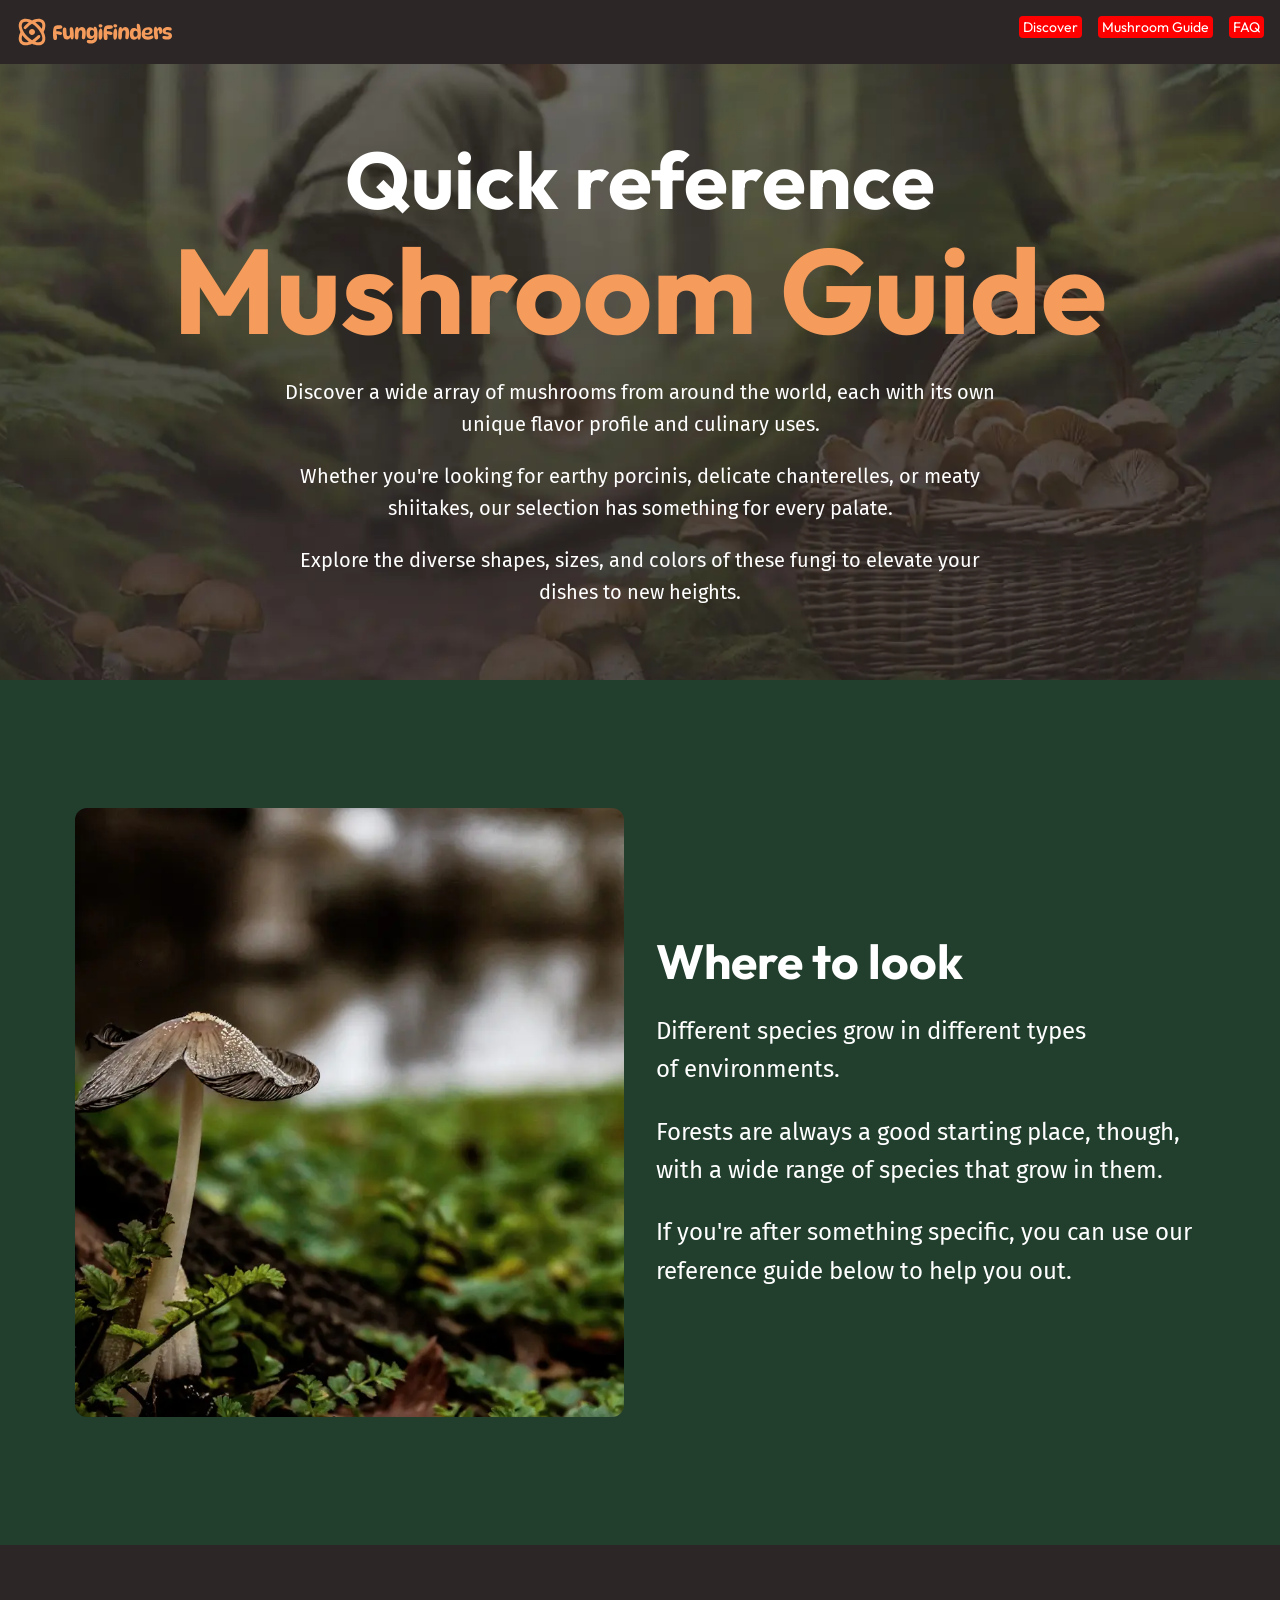
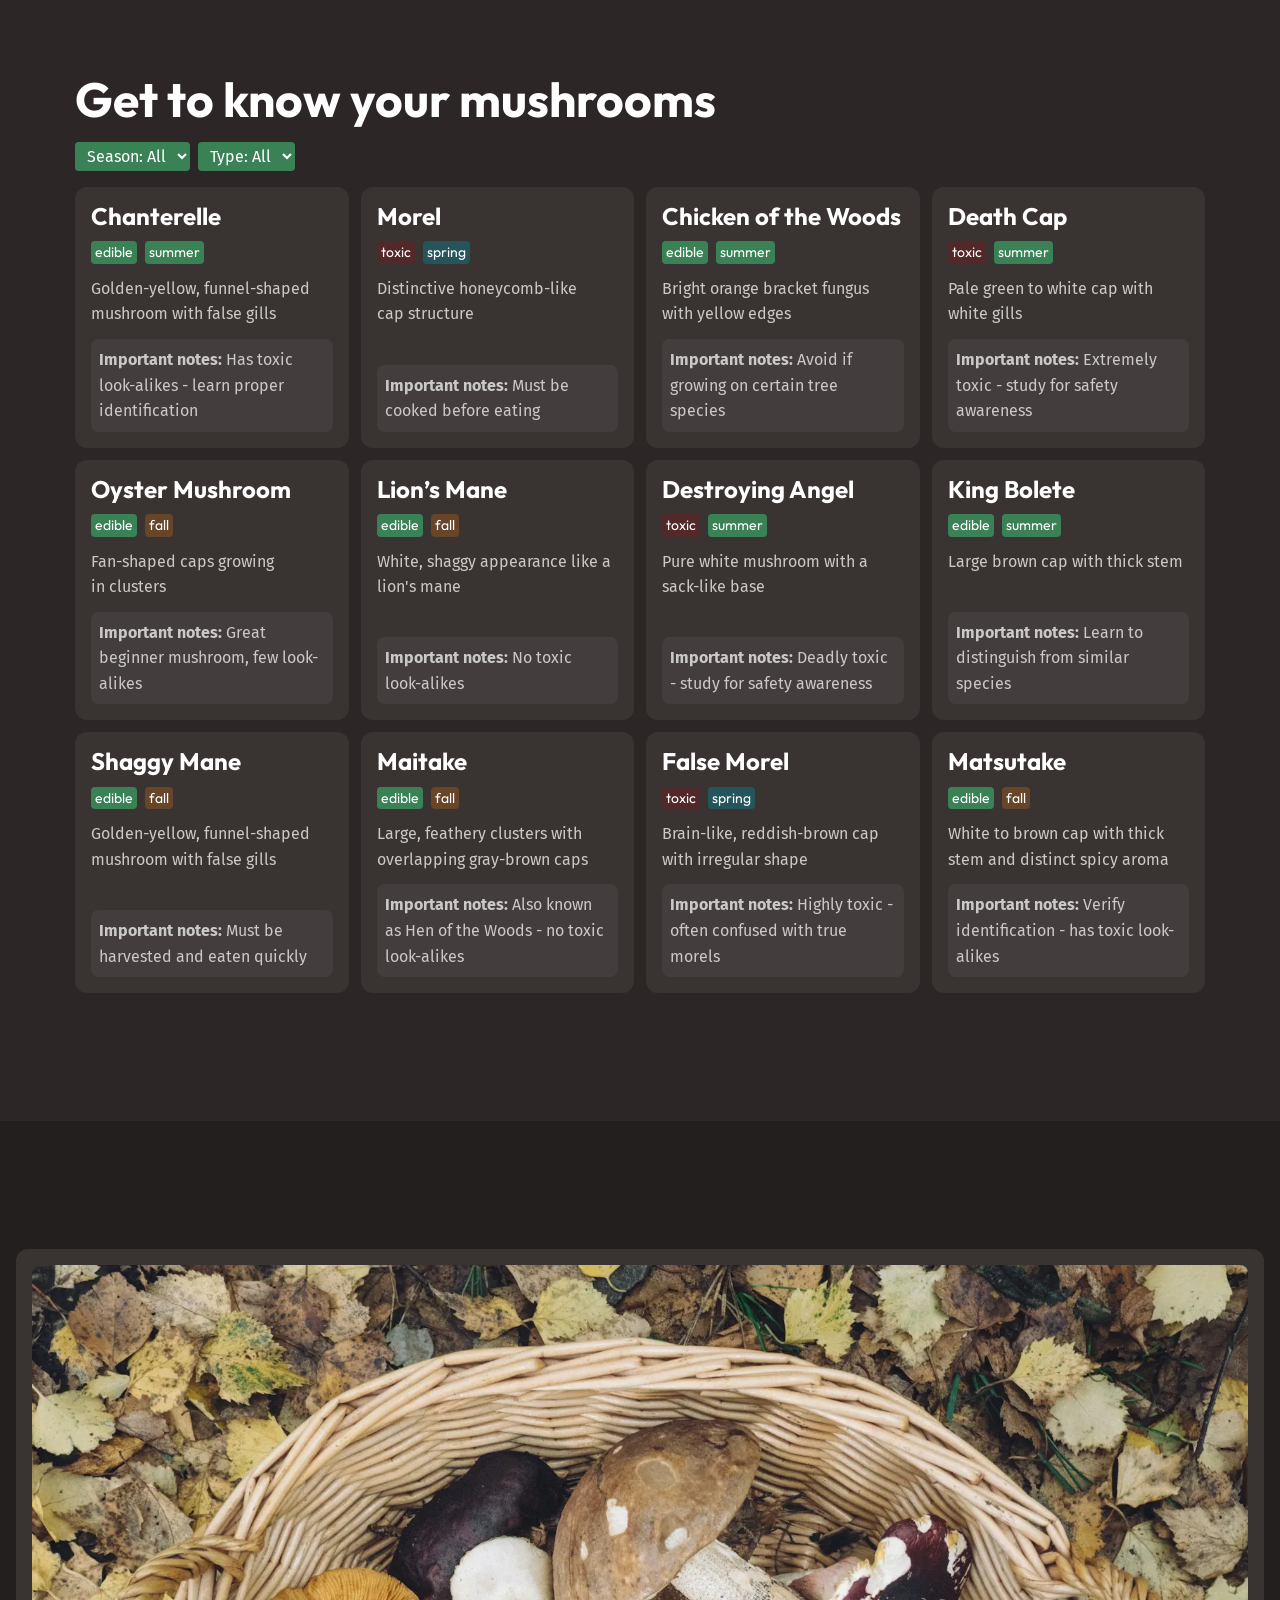
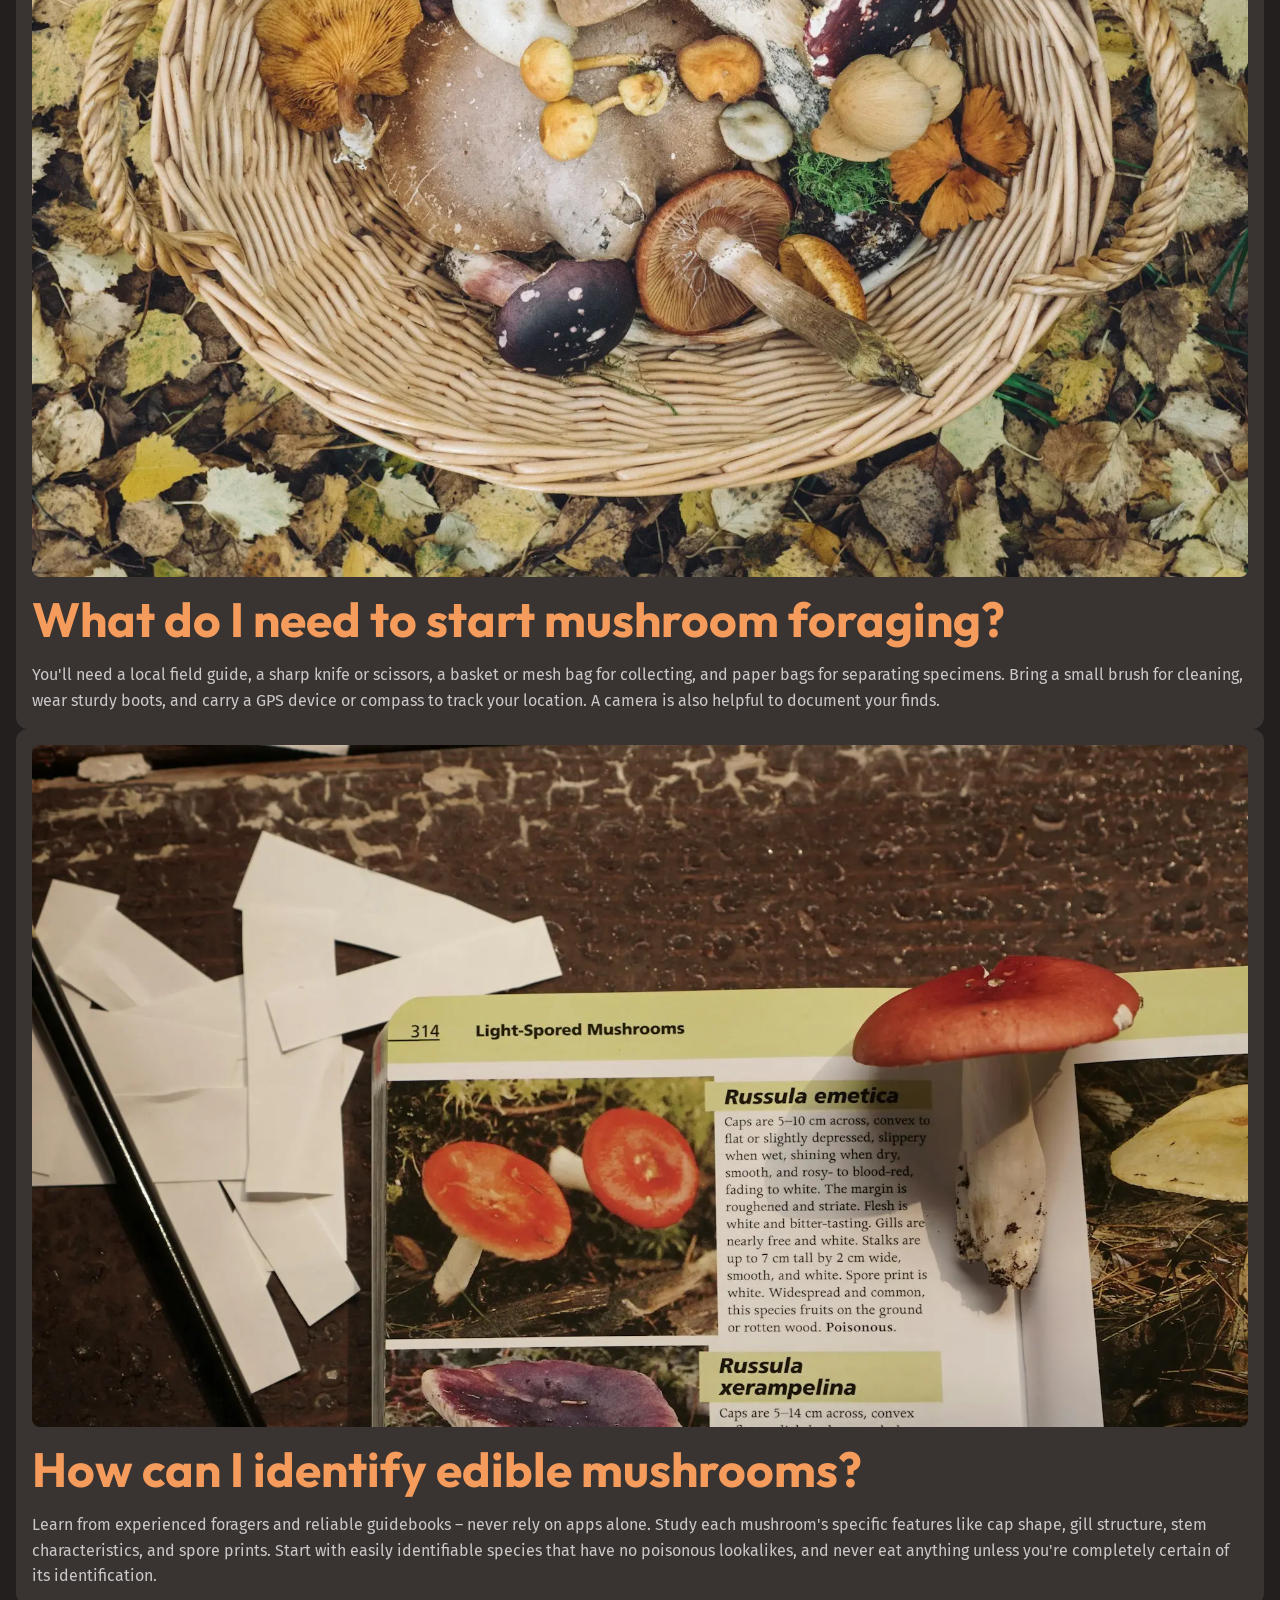
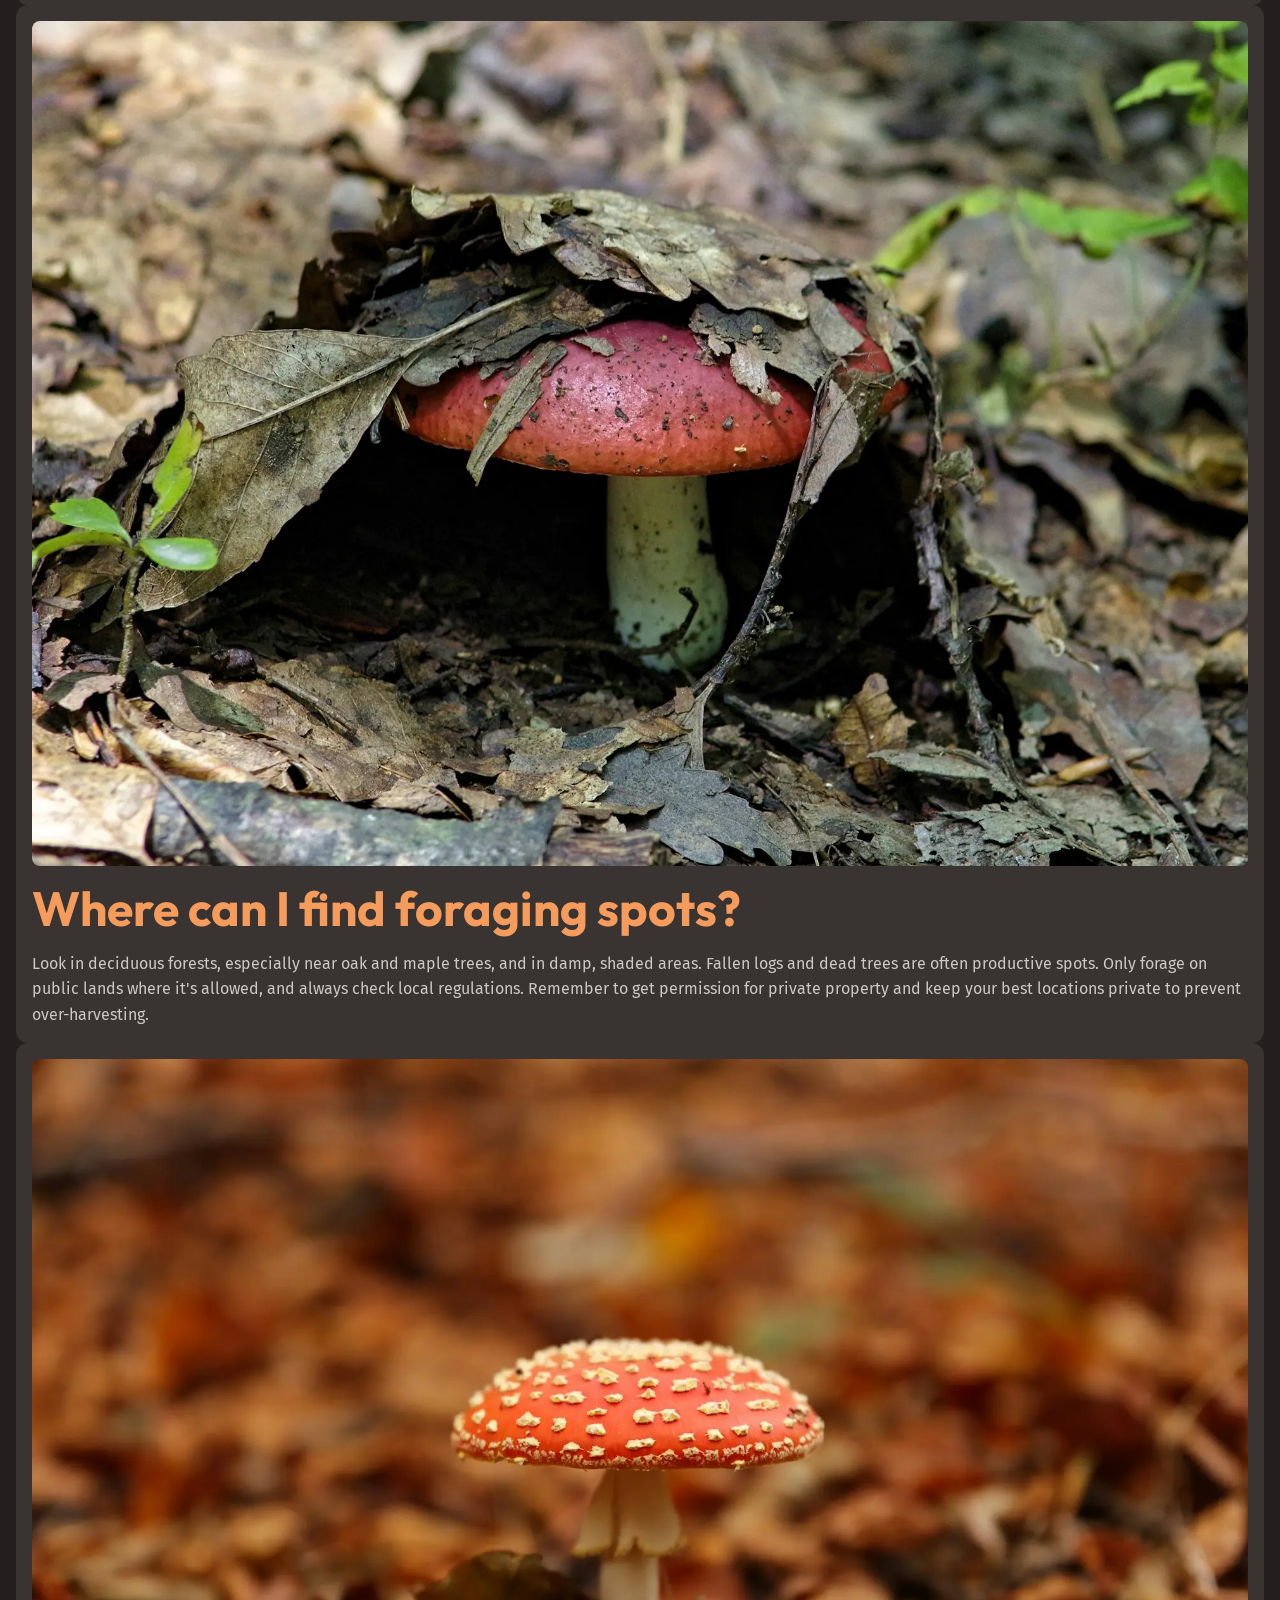
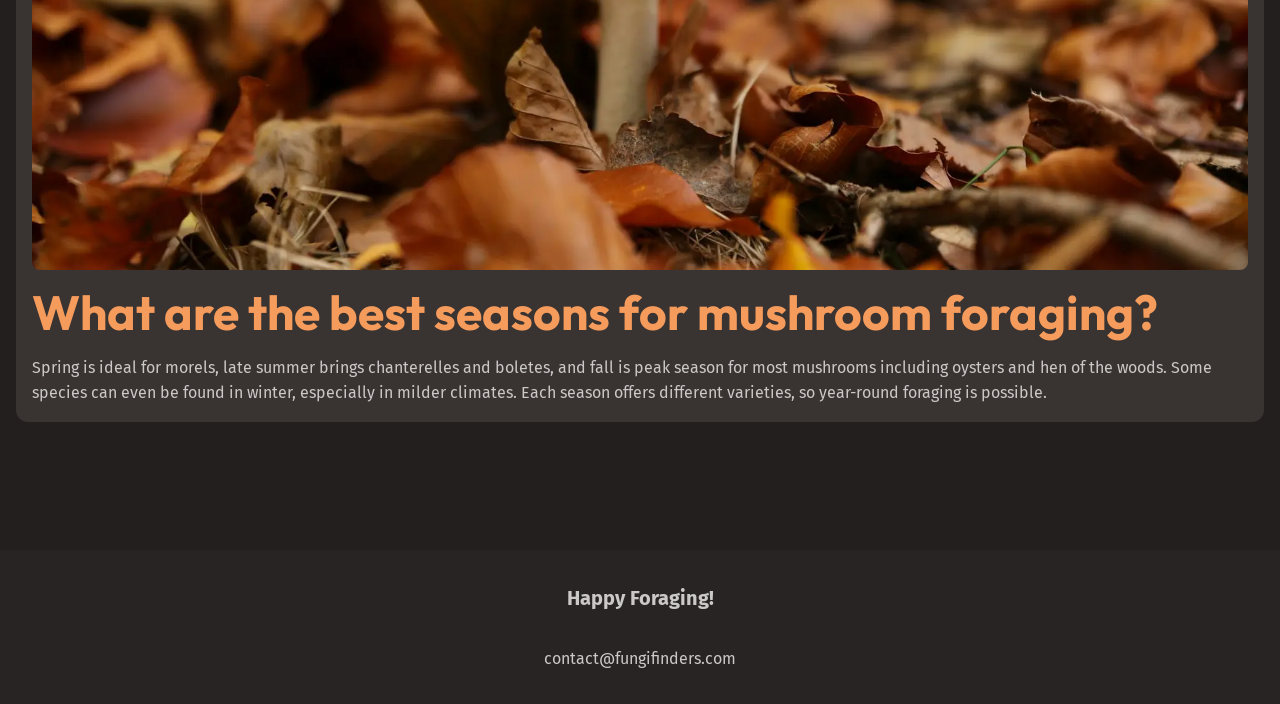
==== commit 9842f840: "Implement the card guide section, structure and css defs." ====
--- a/mushroom-guide.html
+++ b/mushroom-guide.html
@@ -24,7 +24,7 @@
             <img src="/assets/hamburger.svg" alt="" />
           </button>
           <nav id="primary-nav" class="primary-navigation">
-            <ul role="list">
+            <ul class="tag-list" role="list">
               <li><a href="/">Discover</a></li>
               <li><a href="#">Mushroom Guide</a></li>
               <li><a href="#">FAQ</a></li>
@@ -83,219 +83,241 @@
           </div>
         </div>
       </section>
-      <section class="section">
+      <section class="mushroom-guide section">
         <div class="wrapper">
-          <h2 class="section-title">Get to know your mushrooms</h2>
-          <select name="" id="">
-            <option value="all">Season: All</option>
-            <option value="spring">Spring</option>
-            <option value="summer">Summer</option>
-            <option value="fall">Fall</option>
-          </select>
-          <select name="" id="">
-            <option value="all">Type: All</option>
-            <option value="edible">Edible</option>
-            <option value="toxic">Toxic</option>
-          </select>
-          <!-- grid of mushrooms -->
-          <div class="mushroom-grid grid-auto-fit">
-            <!-- 12 cards here -->
-            <div class="card">
-              <h3 class="card__title">Chanterelle</h3>
-              <ul role="list" aria-label="Mushroom Characteristics">
-                <li data-edible="edible">
-                  <span class="visually-hidden">This mushroom is</span>
-                  edible
-                </li>
-                <li data-season="summer">
-                  <span class="visually-hidden">Best harvest time for this mushroom is</span>
-                  summer
-                </li>
-              </ul>
-              <p>Golden-yellow, funnel-shaped mushroom with false gills</p>
-              <div class="card__note">
-                <strong class="">Important notes:</strong>
-                Has toxic look-alikes - learn proper identification
-              </div>
+          <div class="flow">
+            <h2 class="section-title">Get to know your mushrooms</h2>
+            <div class="flex-group">
+              <select name="" id="">
+                <option value="all">Season: All</option>
+                <option value="spring">Spring</option>
+                <option value="summer">Summer</option>
+                <option value="fall">Fall</option>
+              </select>
+              <select name="" id="">
+                <option value="all">Type: All</option>
+                <option value="edible">Edible</option>
+                <option value="toxic">Toxic</option>
+              </select>
             </div>
-            <div class="card">
-              <h3 class="card__title">Chicken of the Woods</h3>
-              <ul role="list" aria-label="Mushroom Characteristics">
-                <li data-edible="edible">
-                  <span class="visually-hidden">This mushroom is</span>
-                  edible
-                </li>
-                <li data-season="summer">
-                  <span class="visually-hidden">Best harvest time for this mushroom is</span>
-                  summer
-                </li>
-              </ul>
-              <p>Bright orange bracket fungus with yellow edges</p>
-              <div class="card__note">
-                <strong class="">Important notes:</strong>
-                Avoid if growing on certain tree species
-              </div>
-            </div>
-            <div class="card">
-              <h3 class="card__title">Death Cap</h3>
-              <ul role="list" aria-label="Mushroom Characteristics">
-                <li data-edible="toxic">
-                  <span class="visually-hidden">This mushroom is</span>
-                  toxic
-                </li>
-                <li data-season="summer">
-                  <span class="visually-hidden">Best harvest time for this mushroom is</span>
-                  summer
-                </li>
-              </ul>
-              <p>Pale green to white cap with white gills</p>
-              <div class="card__note">
-                <strong class="">Important notes:</strong>
-                Extremely toxic - study for safety awareness
-              </div>
-            </div>
-            <div class="card">
-              <h3 class="card__title">Oyster Mushroom</h3>
-              <ul role="list" aria-label="Mushroom Characteristics">
-                <li data-edible="edible">
-                  <span class="visually-hidden">This mushroom is</span>
-                  edible
-                </li>
-                <li data-season="fall">
-                  <span class="visually-hidden">Best harvest time for this mushroom is</span>
-                  fall
-                </li>
-              </ul>
-              <p>Fan-shaped caps growing in clusters</p>
-              <div class="card__note">
-                <strong class="">Important notes:</strong>
-                Great beginner mushroom, few look-alikes
-              </div>
-            </div>
-            <div class="card">
-              <h3 class="card__title">Lion’s Mane</h3>
-              <ul role="list" aria-label="Mushroom Characteristics">
-                <li data-edible="edible">
-                  <span class="visually-hidden">This mushroom is</span>
-                  edible
-                </li>
-                <li data-season="fall">
-                  <span class="visually-hidden">Best harvest time for this mushroom is</span>
-                  fall
-                </li>
-              </ul>
-              <p>White, shaggy appearance like a lion's mane</p>
-              <div class="card__note">
-                <strong class="">Important notes:</strong>
-                No toxic look-alikes
-              </div>
-            </div>
-            <div class="card">
-              <h3 class="card__title">Destroying Angel</h3>
-              <ul role="list" aria-label="Mushroom Characteristics">
-                <li data-edible="toxic">
-                  <span class="visually-hidden">This mushroom is</span>
-                  toxic
-                </li>
-                <li data-season="summer">
-                  <span class="visually-hidden">Best harvest time for this mushroom is</span>
-                  summer
-                </li>
-              </ul>
-              <p>Pure white mushroom with a sack-like base</p>
-              <div class="card__note">
-                <strong class="">Important notes:</strong>
-                Deadly toxic - study for safety awareness
-              </div>
-            </div>
-            <div class="card">
-              <h3 class="card__title">King Bolete</h3>
-              <ul role="list" aria-label="Mushroom Characteristics">
-                <li data-edible="edible">
-                  <span class="visually-hidden">This mushroom is</span>
-                  edible
-                </li>
-                <li data-season="summer">
-                  <span class="visually-hidden">Best harvest time for this mushroom is</span>
-                  summer
-                </li>
-              </ul>
-              <p>Large brown cap with thick stem</p>
-              <div class="card__note">
-                <strong class="">Important notes:</strong>
-                Learn to distinguish from similar species
-              </div>
-            </div>
-            <div class="card">
-              <h3 class="card__title">Shaggy Mane</h3>
-              <ul role="list" aria-label="Mushroom Characteristics">
-                <li data-edible="edible">
-                  <span class="visually-hidden">This mushroom is</span>
-                  edible
-                </li>
-                <li data-season="fall">
-                  <span class="visually-hidden">Best harvest time for this mushroom is</span>
-                  fall
-                </li>
-              </ul>
-              <p>Golden-yellow, funnel-shaped mushroom with false gills</p>
-              <div class="card__note">
-                <strong class="">Important notes:</strong>
-                Must be harvested and eaten quickly
-              </div>
-            </div>
-            <div class="card">
-              <h3 class="card__title">Maitake</h3>
-              <ul role="list" aria-label="Mushroom Characteristics">
-                <li data-edible="edible">
-                  <span class="visually-hidden">This mushroom is</span>
-                  edible
-                </li>
-                <li data-season="fall">
-                  <span class="visually-hidden">Best harvest time for this mushroom is</span>
-                  fall
-                </li>
-              </ul>
-              <p>Large, feathery clusters with overlapping gray-brown caps</p>
-              <div class="card__note">
-                <strong class="">Important notes:</strong>
-                Also known as Hen of the Woods - no toxic look-alikes
-              </div>
-            </div>
-            <div class="card">
-              <h3 class="card__title">False Morel</h3>
-              <ul role="list" aria-label="Mushroom Characteristics">
-                <li data-edible="toxic">
-                  <span class="visually-hidden">This mushroom is</span>
-                  toxic
-                </li>
-                <li data-season="spring">
-                  <span class="visually-hidden">Best harvest time for this mushroom is</span>
-                  spring
-                </li>
-              </ul>
-              <p>Brain-like, reddish-brown cap with irregular shape</p>
-              <div class="card__note">
-                <strong class="">Important notes:</strong>
-                Highly toxic - often confused with true morels
-              </div>
-            </div>
-            <div class="card">
-              <h3 class="card__title">Matsutake</h3>
-              <ul role="list" aria-label="Mushroom Characteristics">
-                <li data-edible="edible">
-                  <span class="visually-hidden">This mushroom is</span>
-                  edible
-                </li>
-                <li data-season="fall">
-                  <span class="visually-hidden">Best harvest time for this mushroom is</span>
-                  fall
-                </li>
-              </ul>
-              <p>White to brown cap with thick stem and distinct spicy aroma</p>
-              <div class="card__note">
-                <strong class="">Important notes:</strong>
-                Verify identification - has toxic look-alikes
+            <!-- grid of mushrooms -->
+            <div class="mushroom-grid grid-auto-fit">
+              <!-- 12 cards here -->
+              <div class="card">
+                <h3 class="card__title">Chanterelle</h3>
+                <ul class="tag-list" role="list" aria-label="Mushroom Characteristics">
+                  <li data-edible="edible">
+                    <span class="visually-hidden">This mushroom is</span>
+                    edible
+                  </li>
+                  <li data-season="summer">
+                    <span class="visually-hidden">Best harvest time for this mushroom is</span>
+                    summer
+                  </li>
+                </ul>
+                <p>Golden-yellow, funnel-shaped mushroom with false gills</p>
+                <div class="card__note">
+                  <strong class="">Important notes:</strong>
+                  Has toxic look-alikes - learn proper identification
+                </div>
+              </div>
+              <div class="card">
+                <h3 class="card__title">Morel</h3>
+                <ul class="tag-list" role="list" aria-label="Mushroom Characteristics">
+                  <li data-edible="toxic">
+                    <span class="visually-hidden">This mushroom is</span>
+                    toxic
+                  </li>
+                  <li data-season="spring">
+                    <span class="visually-hidden">Best harvest time for this mushroom is</span>
+                    spring
+                  </li>
+                </ul>
+                <p>Distinctive honeycomb-like cap structure</p>
+                <div class="card__note">
+                  <strong class="">Important notes:</strong>
+                  Must be cooked before eating
+                </div>
+              </div>
+              <div class="card">
+                <h3 class="card__title">Chicken of the Woods</h3>
+                <ul class="tag-list" role="list" aria-label="Mushroom Characteristics">
+                  <li data-edible="edible">
+                    <span class="visually-hidden">This mushroom is</span>
+                    edible
+                  </li>
+                  <li data-season="summer">
+                    <span class="visually-hidden">Best harvest time for this mushroom is</span>
+                    summer
+                  </li>
+                </ul>
+                <p>Bright orange bracket fungus with yellow edges</p>
+                <div class="card__note">
+                  <strong class="">Important notes:</strong>
+                  Avoid if growing on certain tree species
+                </div>
+              </div>
+              <div class="card">
+                <h3 class="card__title">Death Cap</h3>
+                <ul class="tag-list" role="list" aria-label="Mushroom Characteristics">
+                  <li data-edible="toxic">
+                    <span class="visually-hidden">This mushroom is</span>
+                    toxic
+                  </li>
+                  <li data-season="summer">
+                    <span class="visually-hidden">Best harvest time for this mushroom is</span>
+                    summer
+                  </li>
+                </ul>
+                <p>Pale green to white cap with white gills</p>
+                <div class="card__note">
+                  <strong class="">Important notes:</strong>
+                  Extremely toxic - study for safety awareness
+                </div>
+              </div>
+              <div class="card">
+                <h3 class="card__title">Oyster Mushroom</h3>
+                <ul class="tag-list" role="list" aria-label="Mushroom Characteristics">
+                  <li data-edible="edible">
+                    <span class="visually-hidden">This mushroom is</span>
+                    edible
+                  </li>
+                  <li data-season="fall">
+                    <span class="visually-hidden">Best harvest time for this mushroom is</span>
+                    fall
+                  </li>
+                </ul>
+                <p>Fan-shaped caps growing in clusters</p>
+                <div class="card__note">
+                  <strong class="">Important notes:</strong>
+                  Great beginner mushroom, few look-alikes
+                </div>
+              </div>
+              <div class="card">
+                <h3 class="card__title">Lion’s Mane</h3>
+                <ul class="tag-list" role="list" aria-label="Mushroom Characteristics">
+                  <li data-edible="edible">
+                    <span class="visually-hidden">This mushroom is</span>
+                    edible
+                  </li>
+                  <li data-season="fall">
+                    <span class="visually-hidden">Best harvest time for this mushroom is</span>
+                    fall
+                  </li>
+                </ul>
+                <p>White, shaggy appearance like a lion's mane</p>
+                <div class="card__note">
+                  <strong class="">Important notes:</strong>
+                  No toxic look-alikes
+                </div>
+              </div>
+              <div class="card">
+                <h3 class="card__title">Destroying Angel</h3>
+                <ul class="tag-list" role="list" aria-label="Mushroom Characteristics">
+                  <li data-edible="toxic">
+                    <span class="visually-hidden">This mushroom is</span>
+                    toxic
+                  </li>
+                  <li data-season="summer">
+                    <span class="visually-hidden">Best harvest time for this mushroom is</span>
+                    summer
+                  </li>
+                </ul>
+                <p>Pure white mushroom with a sack-like base</p>
+                <div class="card__note">
+                  <strong class="">Important notes:</strong>
+                  Deadly toxic - study for safety awareness
+                </div>
+              </div>
+              <div class="card">
+                <h3 class="card__title">King Bolete</h3>
+                <ul class="tag-list" role="list" aria-label="Mushroom Characteristics">
+                  <li data-edible="edible">
+                    <span class="visually-hidden">This mushroom is</span>
+                    edible
+                  </li>
+                  <li data-season="summer">
+                    <span class="visually-hidden">Best harvest time for this mushroom is</span>
+                    summer
+                  </li>
+                </ul>
+                <p>Large brown cap with thick stem</p>
+                <div class="card__note">
+                  <strong class="">Important notes:</strong>
+                  Learn to distinguish from similar species
+                </div>
+              </div>
+              <div class="card">
+                <h3 class="card__title">Shaggy Mane</h3>
+                <ul class="tag-list" role="list" aria-label="Mushroom Characteristics">
+                  <li data-edible="edible">
+                    <span class="visually-hidden">This mushroom is</span>
+                    edible
+                  </li>
+                  <li data-season="fall">
+                    <span class="visually-hidden">Best harvest time for this mushroom is</span>
+                    fall
+                  </li>
+                </ul>
+                <p>Golden-yellow, funnel-shaped mushroom with false gills</p>
+                <div class="card__note">
+                  <strong class="">Important notes:</strong>
+                  Must be harvested and eaten quickly
+                </div>
+              </div>
+              <div class="card">
+                <h3 class="card__title">Maitake</h3>
+                <ul class="tag-list" role="list" aria-label="Mushroom Characteristics">
+                  <li data-edible="edible">
+                    <span class="visually-hidden">This mushroom is</span>
+                    edible
+                  </li>
+                  <li data-season="fall">
+                    <span class="visually-hidden">Best harvest time for this mushroom is</span>
+                    fall
+                  </li>
+                </ul>
+                <p>Large, feathery clusters with overlapping gray-brown caps</p>
+                <div class="card__note">
+                  <strong class="">Important notes:</strong>
+                  Also known as Hen of the Woods - no toxic look-alikes
+                </div>
+              </div>
+              <div class="card">
+                <h3 class="card__title">False Morel</h3>
+                <ul class="tag-list" role="list" aria-label="Mushroom Characteristics">
+                  <li data-edible="toxic">
+                    <span class="visually-hidden">This mushroom is</span>
+                    toxic
+                  </li>
+                  <li data-season="spring">
+                    <span class="visually-hidden">Best harvest time for this mushroom is</span>
+                    spring
+                  </li>
+                </ul>
+                <p>Brain-like, reddish-brown cap with irregular shape</p>
+                <div class="card__note">
+                  <strong class="">Important notes:</strong>
+                  Highly toxic - often confused with true morels
+                </div>
+              </div>
+              <div class="card">
+                <h3 class="card__title">Matsutake</h3>
+                <ul class="tag-list" role="list" aria-label="Mushroom Characteristics">
+                  <li data-edible="edible">
+                    <span class="visually-hidden">This mushroom is</span>
+                    edible
+                  </li>
+                  <li data-season="fall">
+                    <span class="visually-hidden">Best harvest time for this mushroom is</span>
+                    fall
+                  </li>
+                </ul>
+                <p>White to brown cap with thick stem and distinct spicy aroma</p>
+                <div class="card__note">
+                  <strong class="">Important notes:</strong>
+                  Verify identification - has toxic look-alikes
+                </div>
               </div>
             </div>
           </div>
--- a/style.css
+++ b/style.css
@@ -177,6 +177,11 @@
 }
 
 @layer layout {
+  .flex-group {
+    display: flex;
+    flex-wrap: wrap;
+    gap: 0.5rem;
+  }
   .flow > * + * {
     margin-top: var(--flow-spacer, 1em);
   }
@@ -378,8 +383,15 @@
     }
   }
 
+  .mushroom-guide {
+    --card-title-font-size: var(--font-size-lg);
+    --card-title-color: var(--text-high-contrast);
+    --grid-flow-gap: 0.75rem;
+  }
+
   .card {
-    display: grid;
+    display: flex;
+    flex-direction: column;
     gap: var(--grid-flow-gap, 1rem);
     padding: 1rem;
     background-color: var(--background-light);
@@ -392,6 +404,43 @@
   .card__title {
     font-size: var(--card-title-font-size, var(--font-size-heading-regular));
     color: var(--card-title-color, var(--text-brand));
+  }
+
+  .card__note {
+    margin-block-start: auto;
+    background-color: var(--background-extra-light);
+    padding: 0.5rem;
+    border-radius: var(--border-radius-2);
+  }
+
+  .tag-list {
+    display: flex;
+    gap: 0.5rem;
+    flex-wrap: wrap;
+
+    li {
+      color: var(--text-high-contrast);
+      font-family: var(--ff-heading);
+      font-size: var(--font-size-sm);
+      padding: 0 0.25rem;
+      background-color: var(--tag-bg, red);
+      border-radius: var(--border-radius-1);
+    }
+    [data-edible="edible"] {
+      --tag-bg: var(--background-accent-main);
+    }
+    [data-edible="toxic"] {
+      --tag-bg: var(--clr-red-500);
+    }
+    [data-season="summer"] {
+      --tag-bg: var(--background-accent-main);
+    }
+    [data-season="spring"] {
+      --tag-bg: var(--clr-teal-500);
+    }
+    [data-season="fall"] {
+      --tag-bg: var(--clr-orange-500);
+    }
   }
 
   .button {
@@ -409,6 +458,14 @@
      background-color: var(--background-accent-light);
      color: var(--text-high-contrast);
   }
+
+  select {
+    padding: .25rem 0.5rem;
+    background-color: var(--background-accent-main);
+    color: var(--text-high-contrast);
+    border: 0;
+    border-radius: var(--border-radius-1);
+  }
 }
 
 @layer utilities {
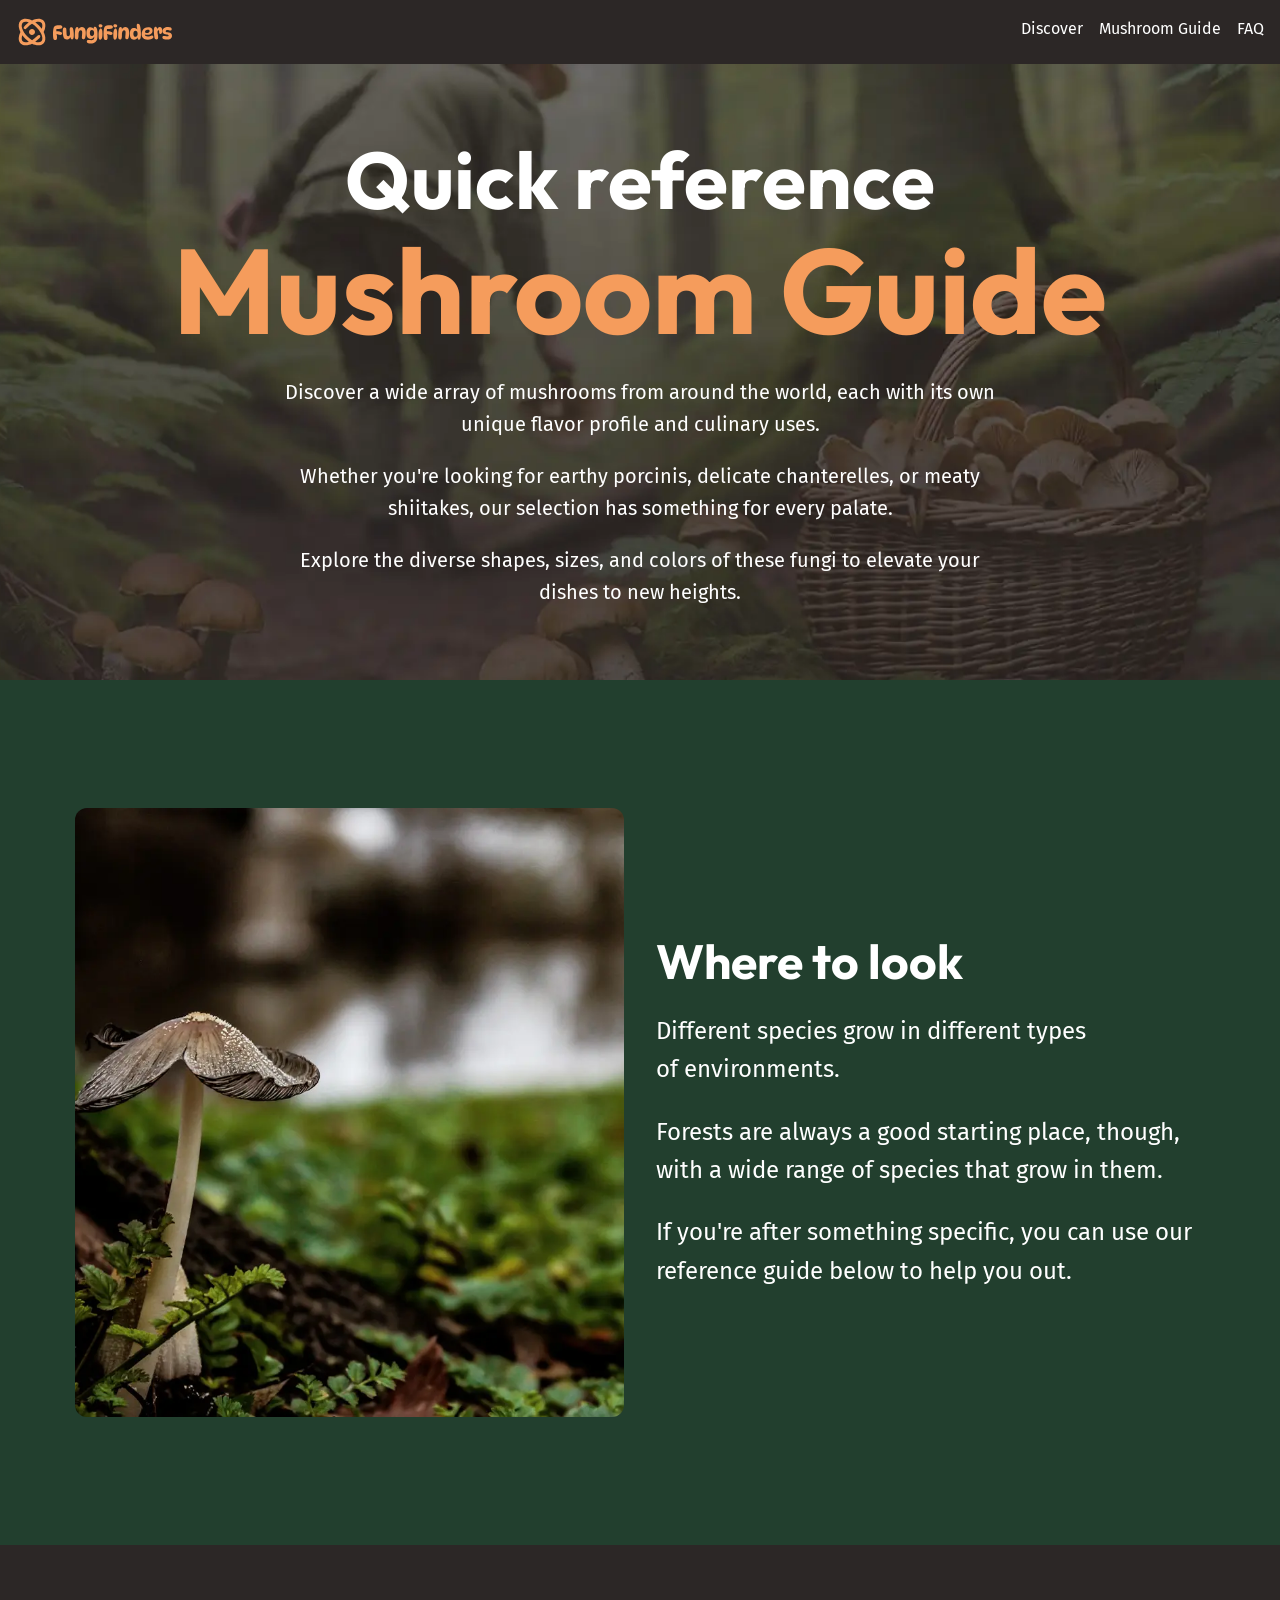
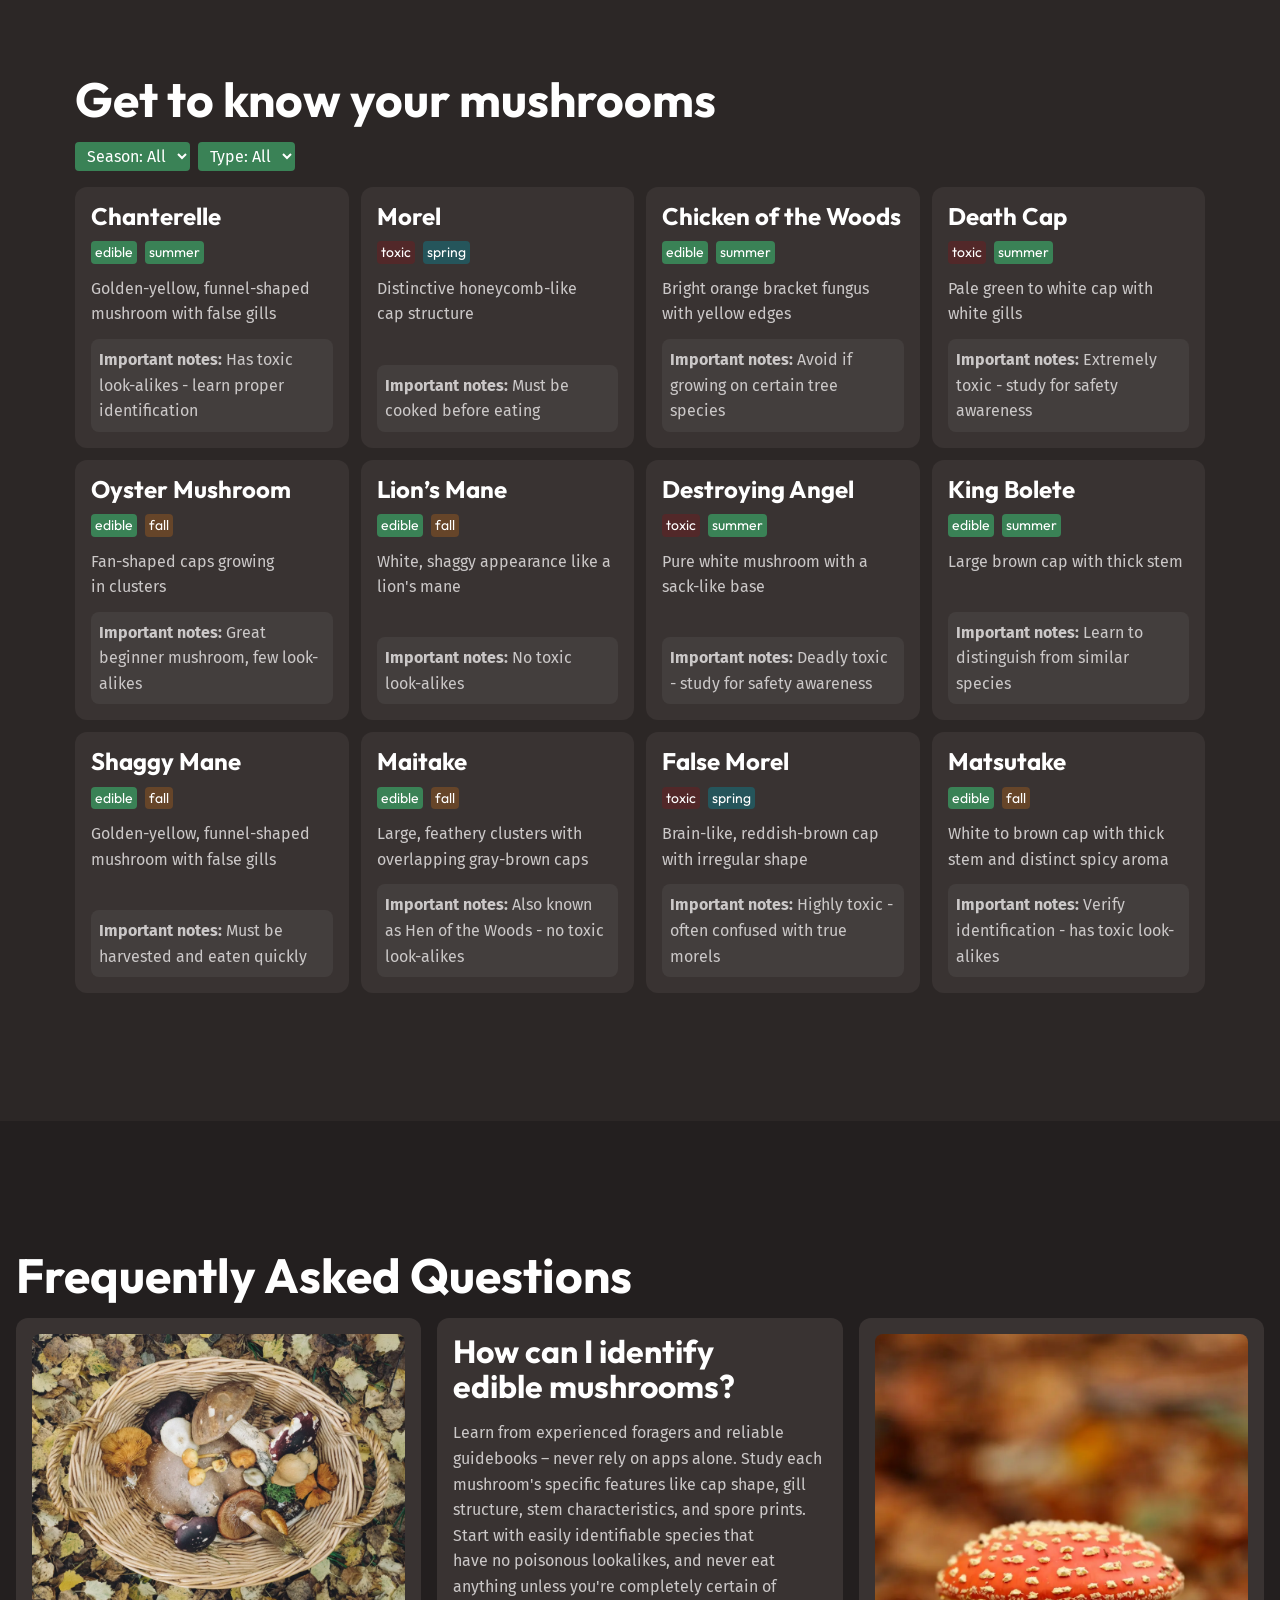
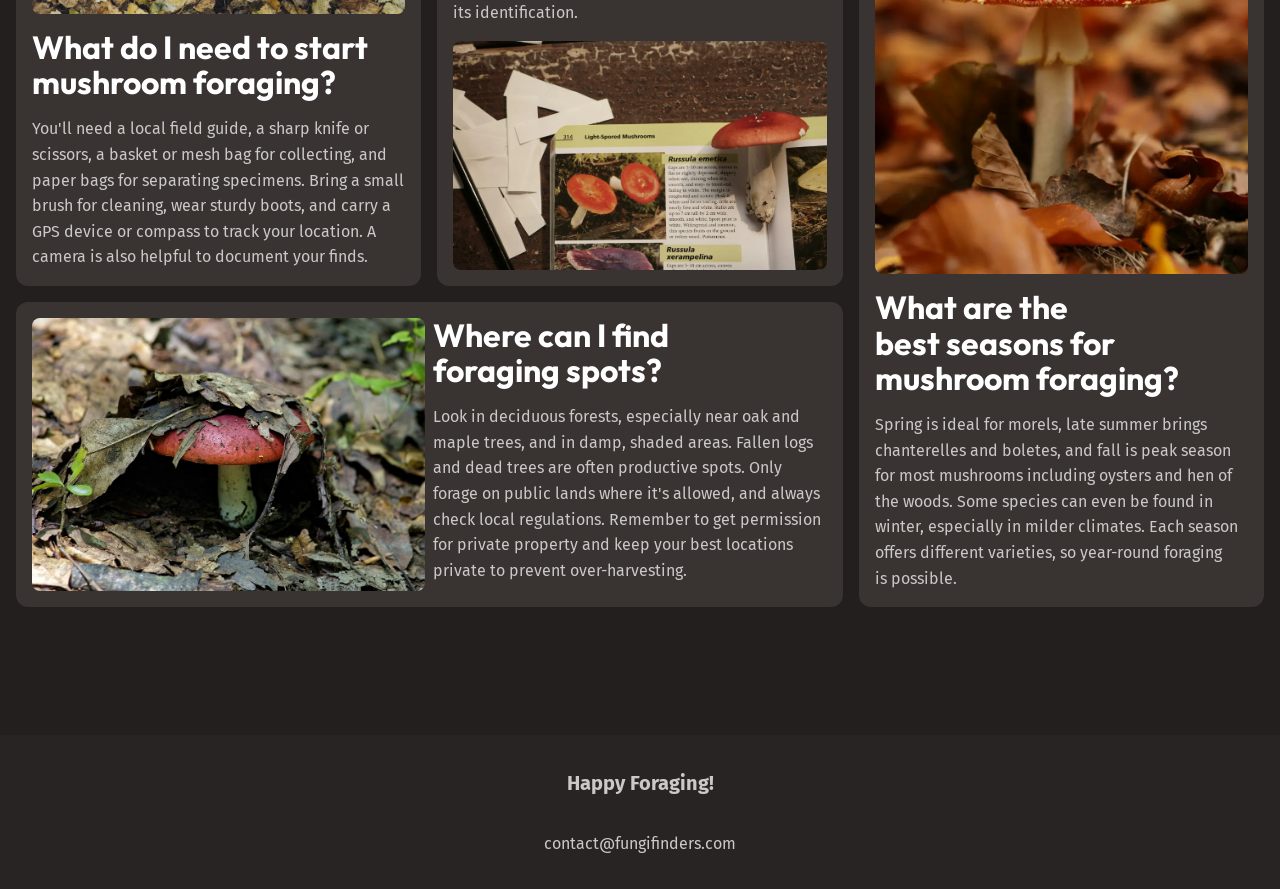
==== commit 72278459: "Implement grid in faq section, update link, add smooth scroll behavior." ====
--- a/mushroom-guide.html
+++ b/mushroom-guide.html
@@ -24,10 +24,10 @@
             <img src="/assets/hamburger.svg" alt="" />
           </button>
           <nav id="primary-nav" class="primary-navigation">
-            <ul class="tag-list" role="list">
+            <ul role="list">
               <li><a href="/">Discover</a></li>
-              <li><a href="#">Mushroom Guide</a></li>
-              <li><a href="#">FAQ</a></li>
+              <li><a href="/mushroom-guide.html">Mushroom Guide</a></li>
+              <li><a href="/mushroom-guide.html#faq">FAQ</a></li>
             </ul>
           </nav>
         </div>
@@ -325,60 +325,63 @@
       </section>
       <!-- faq -->
       <section class="background-extra-dark section">
-        <div class="wrapper" data-width="wide">
-          <div class="card">
-            <img
-              src="/assets/start-foraging.webp"
-              alt="Basket laid down in the floor, holding a variety of mushrooms."
-            />
-            <h3 class="card__title">What do I need to start mushroom foraging?</h3>
-            <p>
-              You'll need a local field guide, a sharp knife or scissors, a basket or mesh bag for
-              collecting, and paper bags for separating specimens. Bring a small brush for cleaning,
-              wear sturdy boots, and carry a GPS device or compass to track your location. A camera
-              is also helpful to document your finds.
-            </p>
-          </div>
-          <div class="card">
-            <img
-              src="/assets/identify-mushrooms.webp"
-              alt="Book of mushrooms opened up, with a mushroom on top that matches the book image."
-            />
-            <h3 class="card__title">How can I identify edible mushrooms?</h3>
-            <p>
-              Learn from experienced foragers and reliable guidebooks – never rely on apps alone.
-              Study each mushroom's specific features like cap shape, gill structure, stem
-              characteristics, and spore prints. Start with easily identifiable species that have no
-              poisonous lookalikes, and never eat anything unless you're completely certain of its
-              identification.
-            </p>
-          </div>
-          <div class="card">
-            <img
-              src="/assets/where-to-find.webp"
-              alt="A mushroom with white trunk and red top covered by leaves in the forest floor."
-            />
-            <h3 class="card__title">Where can I find foraging spots?</h3>
-            <p>
-              Look in deciduous forests, especially near oak and maple trees, and in damp, shaded
-              areas. Fallen logs and dead trees are often productive spots. Only forage on public
-              lands where it's allowed, and always check local regulations. Remember to get
-              permission for private property and keep your best locations private to prevent
-              over-harvesting.
-            </p>
-          </div>
-          <div class="card">
-            <img
-              src="/assets/best-seasons.webp"
-              alt="A slim mushroom with red top speckled with white dots growing in the forest floor in autumm."
-            />
-            <h3 class="card__title">What are the best seasons for mushroom foraging?</h3>
-            <p>
-              Spring is ideal for morels, late summer brings chanterelles and boletes, and fall is
-              peak season for most mushrooms including oysters and hen of the woods. Some species
-              can even be found in winter, especially in milder climates. Each season offers
-              different varieties, so year-round foraging is possible.
-            </p>
+        <div class="wrapper flow" data-width="wide">
+          <h2 id="faq" class="section-title">Frequently Asked Questions</h2>
+          <div class="faq-grid">
+            <div class="card">
+              <img
+                src="/assets/start-foraging.webp"
+                alt="Basket laid down in the floor, holding a variety of mushrooms."
+              />
+              <h3 class="card__title">What do I need to start mushroom foraging?</h3>
+              <p>
+                You'll need a local field guide, a sharp knife or scissors, a basket or mesh bag for
+                collecting, and paper bags for separating specimens. Bring a small brush for
+                cleaning, wear sturdy boots, and carry a GPS device or compass to track your
+                location. A camera is also helpful to document your finds.
+              </p>
+            </div>
+            <div class="card">
+              <img
+                src="/assets/identify-mushrooms.webp"
+                alt="Book of mushrooms opened up, with a mushroom on top that matches the book image."
+              />
+              <h3 class="card__title">How can I identify edible mushrooms?</h3>
+              <p>
+                Learn from experienced foragers and reliable guidebooks – never rely on apps alone.
+                Study each mushroom's specific features like cap shape, gill structure, stem
+                characteristics, and spore prints. Start with easily identifiable species that have
+                no poisonous lookalikes, and never eat anything unless you're completely certain of
+                its identification.
+              </p>
+            </div>
+            <div class="card">
+              <img
+                src="/assets/where-to-find.webp"
+                alt="A mushroom with white trunk and red top covered by leaves in the forest floor."
+              />
+              <h3 class="card__title">Where can I find foraging spots?</h3>
+              <p>
+                Look in deciduous forests, especially near oak and maple trees, and in damp, shaded
+                areas. Fallen logs and dead trees are often productive spots. Only forage on public
+                lands where it's allowed, and always check local regulations. Remember to get
+                permission for private property and keep your best locations private to prevent
+                over-harvesting.
+              </p>
+            </div>
+            <div class="card">
+              <img
+                src="/assets/best-seasons.webp"
+                alt="A slim mushroom with red top speckled with white dots growing in the forest floor in autumm."
+              />
+              <h3 class="card__title">What are the best seasons for mushroom foraging?</h3>
+              <p>
+                Spring is ideal for morels, late summer brings chanterelles and boletes, and fall is
+                peak season for most mushrooms including oysters and hen of the woods. Some species
+                can even be found in winter, especially in milder climates. Each season offers
+                different varieties, so year-round foraging is possible.
+              </p>
+            </div>
           </div>
         </div>
       </section>
--- a/style.css
+++ b/style.css
@@ -149,6 +149,13 @@
   html {
     font-family: var(--ff-body);
     line-height: 1.6;
+    scroll-padding: 1rem;
+  }
+
+  @media (prefers-reduced-motion: no-preference) {
+    html {
+      scroll-behavior: smooth;
+    }
   }
 
   body {
@@ -389,6 +396,76 @@
     --grid-flow-gap: 0.75rem;
   }
 
+  .faq-grid {
+    --card-title-color: var(--text-high-contrast);
+    display: grid;
+    gap: 1rem;
+    grid-template-areas: 
+          "card-one" 
+          "card-two" 
+          "card-three" 
+          "card-four"
+    ;
+
+    @media (width > 600px) {
+      grid-template-areas: 
+          "card-one card-two"
+          "card-three card-four"
+
+      ;
+    }
+
+    @media (width > 900px) {
+      grid-template-columns: repeat(3, 1fr);
+      grid-template-areas: 
+          "card-one card-two card-four"
+          "card-three card-three card-four"
+      ;
+    }
+
+    .card > img {
+      height: 100%;
+      object-fit: cover;
+    }
+
+    .card:nth-child(1) {
+      grid-area: card-one;
+    }
+    .card:nth-child(2) {
+      grid-area: card-two;
+
+      @media (width > 900px) {
+        & > img {
+          order: 3;
+        }
+      }
+    }
+    .card:nth-child(3) {
+      grid-area: card-three;
+
+      @media (width > 900px) {
+        display: grid;
+        gap: 0.5rem;
+        grid-template-columns: 1fr 1fr;
+
+        img {
+          grid-column: 1 / 2;
+          grid-row: 1 / 3;
+        }
+        h3 {
+          grid-column: 2 / 3;
+        }
+        p {
+          grid-column: 2 / 3;
+        }
+
+      }
+    }
+    .card:nth-child(4) {
+      grid-area: card-four;
+    }
+  }
+
   .card {
     display: flex;
     flex-direction: column;
@@ -402,7 +479,7 @@
     }
   }
   .card__title {
-    font-size: var(--card-title-font-size, var(--font-size-heading-regular));
+    font-size: var(--card-title-font-size, var(--font-size-heading-sm));
     color: var(--card-title-color, var(--text-brand));
   }
 
